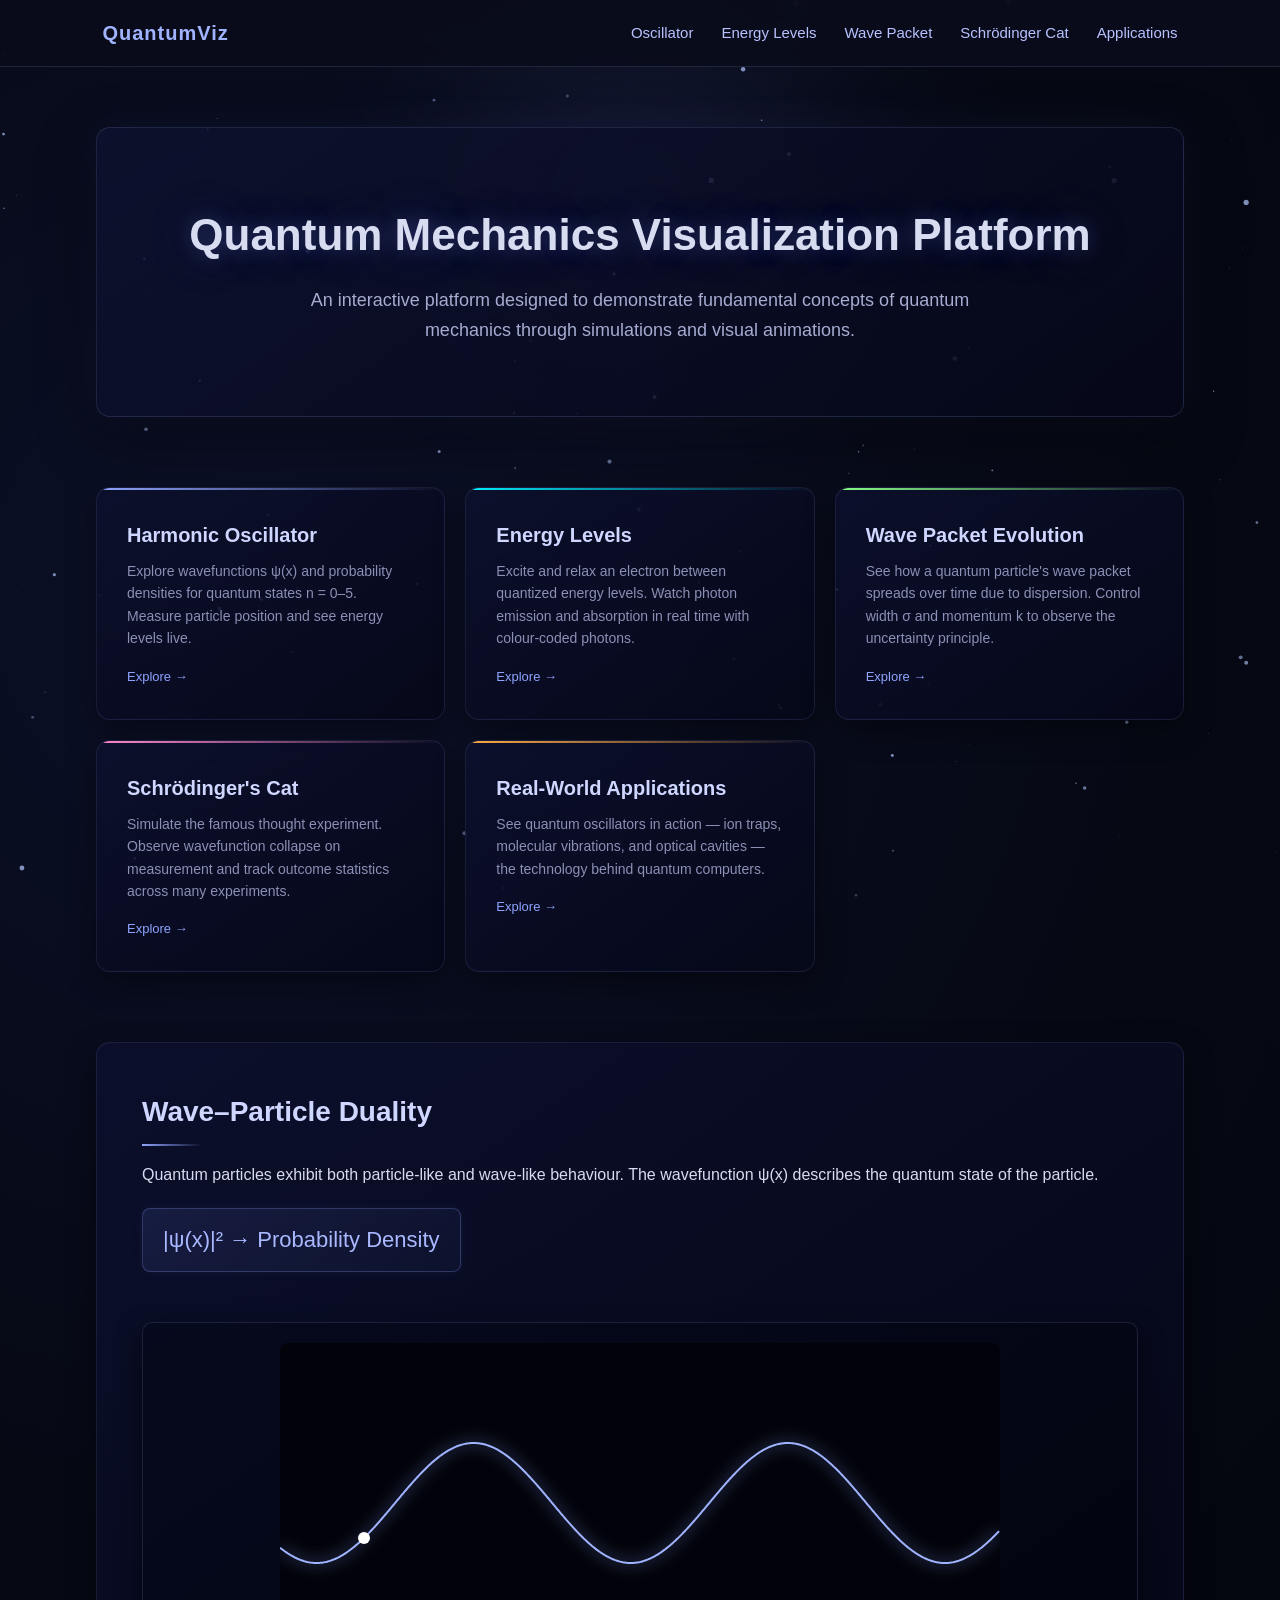
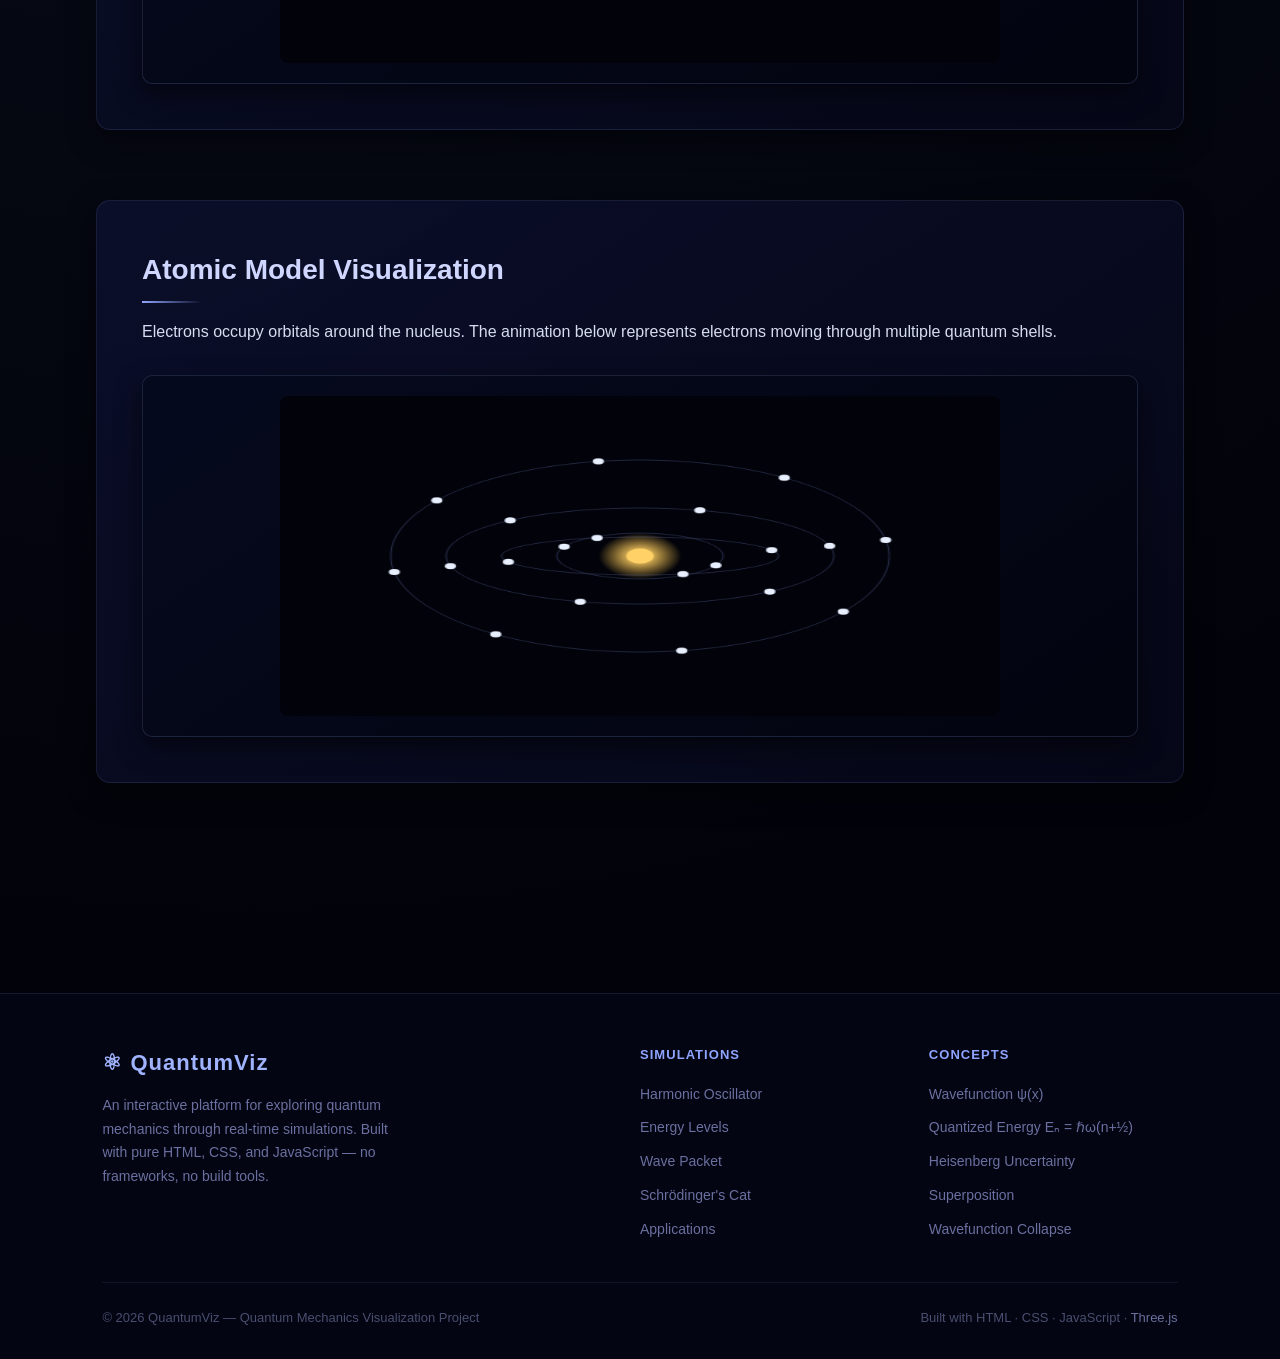
==== index.html @ 72bb445a "Add files via upload" ====
<!DOCTYPE html>
<html lang="en">
<head>
<meta charset="UTF-8">
<meta name="viewport" content="width=device-width, initial-scale=1.0">
<title>Quantum Mechanics Visualizer</title>
<link rel="stylesheet" href="css/index.css">
<link rel="icon" href="data:image/svg+xml,<svg xmlns='http://www.w3.org/2000/svg' viewBox='0 0 100 100'><text y='.9em' font-size='90'>⚛</text></svg>">
</head>
<body>

<canvas id="backgroundPhysics"></canvas>


<nav class="navbar">
  <a class="logo" href="index.html">QuantumViz</a>
  <button class="hamburger" id="hamburger" aria-label="Menu">
    <span></span><span></span><span></span>
  </button>
  <ul class="nav-links">
    <li><a href="oscillator.html">Oscillator</a></li>
    <li><a href="energy.html">Energy Levels</a></li>
    <li><a href="wavepacket.html">Wave Packet</a></li>
    <li><a href="schrodinger.html">Schrödinger Cat</a></li>
    <li><a href="applications.html">Applications</a></li>
  </ul>
</nav>


<main class="container">

  <section class="hero">
    <h1>Quantum Mechanics Visualization Platform</h1>
    <p>
      An interactive platform designed to demonstrate fundamental concepts
      of quantum mechanics through simulations and visual animations.
    </p>
  </section>

  <div class="nav-cards">
    <a class="nav-card" href="oscillator.html" style="--accent:#8fa4ff">
      <h3>Harmonic Oscillator</h3>
      <p>Explore wavefunctions ψ(x) and probability densities for quantum states n = 0–5. 
         Measure particle position and see energy levels live.</p>
      <span class="card-arrow">Explore →</span>
    </a>
    <a class="nav-card" href="energy.html" style="--accent:#00eeff">
      <h3>Energy Levels</h3>
      <p>Excite and relax an electron between quantized energy levels. 
         Watch photon emission and absorption in real time with colour-coded photons.</p>
      <span class="card-arrow">Explore →</span>
    </a>
    <a class="nav-card" href="wavepacket.html" style="--accent:#88ff88">
      <h3>Wave Packet Evolution</h3>
      <p>See how a quantum particle's wave packet spreads over time due to dispersion. 
         Control width σ and momentum k to observe the uncertainty principle.</p>
      <span class="card-arrow">Explore →</span>
    </a>
    <a class="nav-card" href="schrodinger.html" style="--accent:#ff88cc">
      <h3>Schrödinger's Cat</h3>
      <p>Simulate the famous thought experiment. 
        Observe wavefunction collapse on measurement and track outcome statistics across many experiments.</p>
      <span class="card-arrow">Explore →</span>
    </a>
    <a class="nav-card" href="applications.html" style="--accent:#ffaa44">
      <h3>Real-World Applications</h3>
      <p>See quantum oscillators in action — ion traps, molecular vibrations, 
         and optical cavities — the technology behind quantum computers.</p>
      <span class="card-arrow">Explore →</span>
    </a>
  </div>

  <section>
    <h2>Wave–Particle Duality</h2>
    <p>
      Quantum particles exhibit both particle-like and wave-like behaviour.
      The wavefunction ψ(x) describes the quantum state of the particle.
    </p>
    <div class="formula" title="Probability density">
      |ψ(x)|² → Probability Density
      <div class="tooltip">
        <strong>|ψ(x)|²</strong> — the probability density function.<br>
        Integrating over any region gives the probability of finding the particle there.<br><br>
        <strong>ψ(x)</strong> — the wavefunction (complex-valued)<br>
        <strong>|·|²</strong> — modulus squared (removes complex phase)
      </div>
    </div>
    <div class="visual-panel">
      <div class="canvas-container">
        <canvas id="waveCanvas"></canvas>
      </div>
    </div>
  </section>

  <section>
    <h2>Atomic Model Visualization</h2>
    <p>
      Electrons occupy orbitals around the nucleus. The animation below
      represents electrons moving through multiple quantum shells.
    </p>
    <div class="visual-panel">
      <div class="canvas-container">
        <canvas id="atomCanvas"></canvas>
      </div>
    </div>
  </section>

</main>

<footer class="site-footer">
  <div class="footer-grid">

    <div class="footer-brand">
      <span class="logo-text">⚛ QuantumViz</span>
      <p>
        An interactive platform for exploring quantum mechanics through
        real-time simulations. Built with pure HTML, CSS, and JavaScript —
        no frameworks, no build tools.
      </p>
    </div>

    <div class="footer-col">
      <h4>Simulations</h4>
      <ul>
        <li><a href="oscillator.html">Harmonic Oscillator</a></li>
        <li><a href="energy.html">Energy Levels</a></li>
        <li><a href="wavepacket.html">Wave Packet</a></li>
        <li><a href="schrodinger.html">Schrödinger's Cat</a></li>
        <li><a href="applications.html">Applications</a></li>
      </ul>
    </div>

    <div class="footer-col">
      <h4>Concepts</h4>
      <ul>
        <li>Wavefunction ψ(x)</li>
        <li>Quantized Energy Eₙ = ℏω(n+½)</li>
        <li>Heisenberg Uncertainty</li>
        <li>Superposition</li>
        <li>Wavefunction Collapse</li>
      </ul>
    </div>

  </div>

  <div class="footer-bottom">
    <span>© 2026 QuantumViz — Quantum Mechanics Visualization Project</span>
    <span>Built with HTML · CSS · JavaScript · <a href="https://threejs.org" target="_blank">Three.js</a></span>
  </div>
</footer>

<script src="js/homeAnimations.js"></script>
<script src="js/nav.js"></script>

</body>
</html>
---- css/index.css ----
*{
  margin:0;
  padding:0;
  box-sizing:border-box;
}

body{
  font-family:"Segoe UI",Roboto,sans-serif;
  background:radial-gradient(circle at 20% 20%,#0b1028 0%,#060914 35%,#02030a 75%),
             linear-gradient(to bottom,#04050f,#010107);
  color:#d8dcf0;
  line-height:1.7;
  overflow-x:hidden;
  min-height:100vh;
  animation:pageIn 0.4s ease;
}

@keyframes pageIn{
  from{
    opacity:0;
    transform:translateY(12px);
  }
  to{
    opacity:1;
    transform:translateY(0);
  }
}

#backgroundPhysics{
  position:fixed;
  top:0;
  left:0;
  width:100%;
  height:100%;
  z-index:-1;
  pointer-events:none;
  opacity:0.7;
}

.navbar{
  position:sticky;
  top:0;
  display:flex;
  justify-content:space-between;
  align-items:center;
  padding:16px 8%;
  background:rgba(10,12,28,0.92);
  border-bottom:1px solid rgba(120,140,200,0.2);
  backdrop-filter:blur(12px);
  z-index:1000;
}

.logo{
  font-size:20px;
  font-weight:600;
  letter-spacing:1px;
  text-decoration:none;
  color:#9fb3ff;
}

.nav-links{
  list-style:none;
  display:flex;
  gap:28px;
}

.nav-links a{
  text-decoration:none;
  color:#b8c2ff;
  font-size:15px;
  position:relative;
  transition:color 0.2s;
}

.nav-links a::after{
  content:"";
  position:absolute;
  left:0;
  bottom:-6px;
  width:0%;
  height:2px;
  background:#8fa4ff;
  transition:0.3s;
}

.nav-links a:hover{
  color:#ffffff;
}
.nav-links a:hover::after{
  width:100%;
}

.nav-links a.active{
  color:#ffffff;
}
.nav-links a.active::after{
  width:100%;
  background:#9fb3ff;
}

.hamburger{
  display:none;
  flex-direction:column;
  gap:5px;
  cursor:pointer;
  padding:4px;
}

.hamburger span{
  display:block;
  width:22px;
  height:2px;
  background:#9fb3ff;
  border-radius:2px;
  transition:0.3s;
}

.hamburger.open span:nth-child(1){
  transform:rotate(45deg) translate(5px,5px);
}
.hamburger.open span:nth-child(2){
  opacity:0;
}
.hamburger.open span:nth-child(3){
  transform:rotate(-45deg) translate(5px,-5px);
}

.container{
  width:85%;
  max-width:1100px;
  margin:auto;
  padding:60px 0;
}

.hero{
  text-align:center;
  margin-bottom:70px;
  padding:70px 40px;
  position:relative;
  background:linear-gradient(145deg,rgba(14,18,48,0.8),rgba(6,8,25,0.9));
  border-radius:14px;
  border:1px solid rgba(120,140,200,0.2);
  box-shadow:0 20px 60px rgba(0,0,0,0.45),0 0 40px rgba(120,140,255,0.08);
}

.hero::before{
  content:"";
  position:absolute;
  top:-120px;
  left:50%;
  transform:translateX(-50%);
  width:700px;
  height:400px;
  background:radial-gradient(circle,rgba(120,140,255,0.15),transparent 70%);
  filter:blur(80px);
  z-index:-1;
}

.hero h1{
  font-size:44px;
  text-shadow:0 0 20px rgba(120,140,255,0.3),0 0 60px rgba(120,140,255,0.2);
}

.hero p{
  font-size:18px;
  max-width:700px;
  margin:12px auto 0;
  color:#a6acd0;
}

.nav-cards{
  display:grid;
  grid-template-columns:repeat(auto-fill,minmax(280px,1fr));
  gap:20px;
  margin-bottom:70px;
}

.nav-card{
  display:block;
  text-decoration:none;
  padding:30px;
  background:linear-gradient(145deg,rgba(12,16,45,0.85),rgba(6,8,25,0.9));
  border-radius:14px;
  border:1px solid rgba(120,140,200,0.15);
  box-shadow:0 10px 30px rgba(0,0,0,0.4);
  transition:0.3s;
  animation:fadeUp 0.8s ease;
  position:relative;
  overflow:hidden;
}

.nav-card::before{
  content:"";
  position:absolute;
  top:0;
  left:0;
  right:0;
  height:2px;
  background:linear-gradient(90deg,var(--accent,#8fa4ff),transparent);
}

.nav-card:hover{
  transform:translateY(-8px);
  box-shadow:0 18px 50px rgba(0,0,0,0.6),0 0 25px rgba(120,140,255,0.15);
  border-color:rgba(120,140,200,0.3);
}

.nav-card h3{
  font-size:20px;
  color:#cfd6ff;
  margin-bottom:8px;
}

.nav-card p{
  font-size:14px;
  color:#8b90b5;
  line-height:1.6;
}

.nav-card .card-arrow{
  display:inline-block;
  margin-top:16px;
  font-size:13px;
  color:#8fa4ff;
  transition:transform 0.2s;
}

.nav-card:hover .card-arrow{
  transform:translateX(4px);
}

section{
  margin-bottom:70px;
  padding:45px;
  background:linear-gradient(145deg,rgba(12,16,45,0.85),rgba(6,8,25,0.9));
  border-radius:14px;
  border:1px solid rgba(120,140,200,0.15);
  box-shadow:0 10px 30px rgba(0,0,0,0.45);
  transition:0.35s;
  animation:fadeUp 0.8s ease;
}

section:hover{
  transform:translateY(-8px);
  box-shadow:0 18px 50px rgba(0,0,0,0.6),0 0 25px rgba(120,140,255,0.15);
}

h2{
  font-size:28px;
  margin-bottom:15px;
  display:inline-block;
  position:relative;
  color:#cfd6ff;
}

h2::after{
  content:"";
  display:block;
  width:60px;
  height:2px;
  margin-top:8px;
  background:linear-gradient(90deg,#8fa4ff,transparent);
}

.formula{
  display:inline-block;
  padding:12px 20px;
  margin:20px 0;
  font-size:22px;
  color:#a9b8ff;
  background:linear-gradient(145deg,rgba(120,140,255,0.12),rgba(120,140,255,0.04));
  border:1px solid rgba(140,160,255,0.25);
  border-radius:8px;
  box-shadow:0 0 10px rgba(120,140,255,0.08);
  position:relative;
  cursor:help;
}

.formula .tooltip{
  display:none;
  position:absolute;
  bottom:calc(100% + 10px);
  left:50%;
  transform:translateX(-50%);
  background:rgba(15,18,45,0.97);
  border:1px solid rgba(120,140,200,0.3);
  border-radius:8px;
  padding:12px 16px;
  min-width:260px;
  font-size:13px;
  color:#c8d0f0;
  line-height:1.7;
  z-index:100;
  pointer-events:none;
  box-shadow:0 8px 24px rgba(0,0,0,0.5);
}

.formula .tooltip::after{
  content:"";
  position:absolute;
  top:100%;
  left:50%;
  transform:translateX(-50%);
  border:6px solid transparent;
  border-top-color:rgba(120,140,200,0.3);
}

.formula:hover .tooltip{
  display:block;
}

.visual-panel{
  margin-top:30px;
  padding:20px;
  background:linear-gradient(145deg,rgba(6,10,30,0.95),rgba(2,4,15,0.95));
  border-radius:10px;
  border:1px solid rgba(120,140,200,0.2);
  box-shadow:0 10px 25px rgba(0,0,0,0.5);
}

.visual-panel canvas{
  width:100%;
  height:320px;
  display:block;
  margin:auto;
  background:#02030a;
  border-radius:8px;
}

.canvas-container{
  width:100%;
  max-width:720px;
  margin:auto;
}

.canvas-container canvas{
  width:100%;
  height:320px;
  display:block;
  background:#02030a;
  border-radius:8px;
}

.graph-header{
  display:flex;
  justify-content:space-between;
  align-items:center;
  flex-wrap:wrap;
  margin-bottom:20px;
  gap:12px;
}

.controls{
  display:flex;
  gap:12px;
  align-items:center;
  flex-wrap:wrap;
  margin-bottom:20px;
}

.controls label{
  font-size:14px;
  color:#9fb3ff;
}

.controls input[type="range"]{
  accent-color:#8fa4ff;
}

.controls button{
  background:#1c2345;
  border:none;
  padding:8px 16px;
  border-radius:6px;
  color:white;
  font-size:14px;
  cursor:pointer;
  transition:background 0.2s,transform 0.1s;
}

.controls button:hover{
  background:#2d3c7a;
  transform:translateY(-1px);
}

.controls button:active{
  transform:translateY(0);
}

.controls button:disabled{
  background:#111827;
  color:#444;
  cursor:not-allowed;
  transform:none;
}

.slider-val{
  display:inline-block;
  min-width:36px;
  text-align:center;
  font-size:13px;
  font-weight:600;
  color:#9fb3ff;
  background:rgba(120,140,255,0.12);
  border:1px solid rgba(120,140,255,0.2);
  border-radius:4px;
  padding:1px 6px;
}

.readout-bar{
  display:flex;
  gap:20px;
  flex-wrap:wrap;
  padding:14px 20px;
  margin-top:16px;
  background:rgba(8,10,28,0.7);
  border:1px solid rgba(120,140,200,0.15);
  border-radius:8px;
  font-size:14px;
}

.readout-item{
  display:flex;
  flex-direction:column;
  gap:2px;
}

.readout-label{
  font-size:11px;
  color:#6b70a0;
  text-transform:uppercase;
  letter-spacing:.05em;
}

.readout-value{
  font-size:16px;
  font-weight:600;
  color:#a9b8ff;
}

.spectrum-strip{
  display:flex;
  height:28px;
  border-radius:6px;
  overflow:hidden;
  margin-top:12px;
  border:1px solid rgba(120,140,200,0.2);
}

.spectrum-segment{
  flex:1;
  transition:opacity 0.3s;
  position:relative;
}

.spectrum-segment.active::after{
  content:"";
  position:absolute;
  top:0;
  left:0;
  right:0;
  bottom:0;
  background:rgba(255,255,255,0.35);
}

.outcome-counter{
  display:flex;
  gap:16px;
  flex-wrap:wrap;
  padding:14px 20px;
  margin-top:16px;
  background:rgba(8,10,28,0.7);
  border:1px solid rgba(120,140,200,0.15);
  border-radius:8px;
}

.outcome-item{
  display:flex;
  align-items:center;
  gap:8px;
  font-size:14px;
}

.outcome-dot{
  width:10px;
  height:10px;
  border-radius:50%;
}

#threeContainer{
  width:100%;
  height:420px;
  border-radius:10px;
  position:relative;
  background:linear-gradient(145deg,rgba(6,10,30,0.95),rgba(2,4,15,0.95));
  overflow:hidden;
}

#catCanvas{
  display:block;
  margin:auto;
  background:#02030a;
  border-radius:8px;
}

.explanation-panel p{
  line-height:1.9;
  color:#c0c8e8;
}

.energy-ground{
  color:#00eeff;
}

.energy-absorb{
  color:#88ff88;
}

.energy-emit{
  color:#ffaa44;
}

.site-footer {
  margin-top: 80px;
  padding: 50px 8% 30px;
  border-top: 1px solid rgba(120,140,200,0.15);
  background: rgba(6,8,25,0.6);
}

.footer-grid {
  display: grid;
  grid-template-columns: 2fr 1fr 1fr;
  gap: 40px;
  max-width: 1100px;
  margin: 0 auto 40px;
}

.footer-brand .logo-text {
  font-size: 22px;
  font-weight: 600;
  color: #9fb3ff;
  letter-spacing: 1px;
  display: block;
  margin-bottom: 12px;
}

.footer-brand p {
  font-size: 14px;
  color: #6b70a0;
  line-height: 1.7;
  max-width: 300px;
}

.footer-col h4 {
  font-size: 13px;
  font-weight: 600;
  color: #8fa4ff;
  letter-spacing: 0.08em;
  text-transform: uppercase;
  margin-bottom: 16px;
}

.footer-col ul {
  list-style: none;
  display: flex;
  flex-direction: column;
  gap: 10px;
}

.footer-col ul a {
  font-size: 14px;
  color: #6b70a0;
  text-decoration: none;
  transition: color 0.2s;
}

.footer-col ul a:hover {
  color: #b8c2ff;
}

.footer-col ul li {
  font-size: 14px;
  color: #6b70a0;
}

.footer-bottom {
  max-width: 1100px;
  margin: 0 auto;
  padding-top: 24px;
  border-top: 1px solid rgba(120,140,200,0.1);
  display: flex;
  justify-content: space-between;
  align-items: center;
  flex-wrap: wrap;
  gap: 10px;
  font-size: 13px;
  color: #4a4f70;
}

.footer-bottom span a {
  color: #6b70a0;
  text-decoration: none;
}

.footer-bottom span a:hover {
  color: #9fb3ff;
}

@media(max-width:700px) {
  .footer-grid {
    grid-template-columns: 1fr;
    gap: 28px;
  }
  .footer-bottom {
    flex-direction: column;
    text-align: center;
  }
}

@keyframes fadeUp{
  from{
    opacity:0;
    transform:translateY(40px);
  }
  to{
    opacity:1;
    transform:translateY(0);
  }
}

@media(max-width:900px){
  .hero h1{
    font-size:34px;
  }
  section{
    padding:30px;
  }
}

@media(max-width:700px){
  .hamburger{
    display:flex;
  }

  .nav-links{
    display:none;
    flex-direction:column;
    gap:0;
    position:absolute;
    top:100%;
    left:0;
    right:0;
    background:rgba(10,12,28,0.97);
    border-bottom:1px solid rgba(120,140,200,0.2);
    padding:12px 0;
  }

  .nav-links.open{
    display:flex;
  }

  .nav-links li a{
    display:block;
    padding:12px 8%;
    border-bottom:1px solid rgba(120,140,200,0.08);
  }

  .hero h1{
    font-size:28px;
  }
  .hero{
    padding:40px 20px;
  }
  .container{
    width:92%;
  }
}
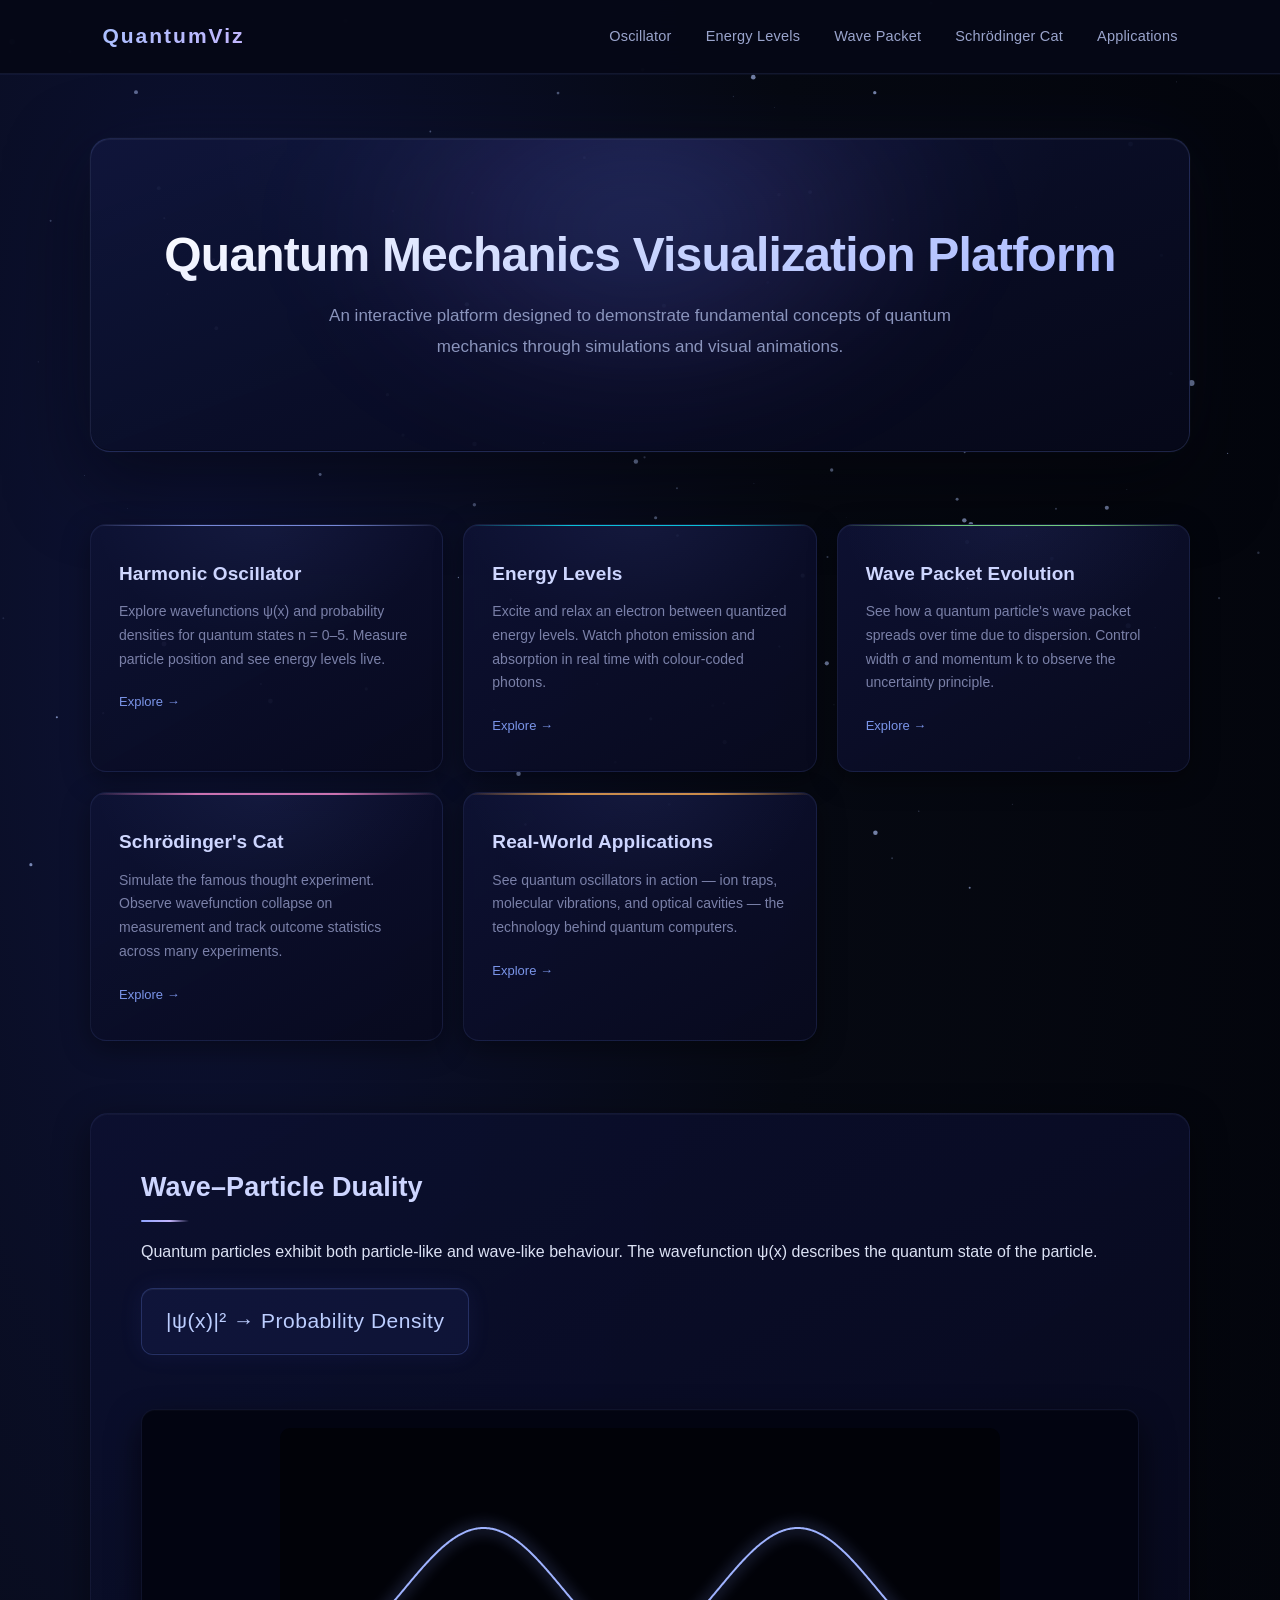
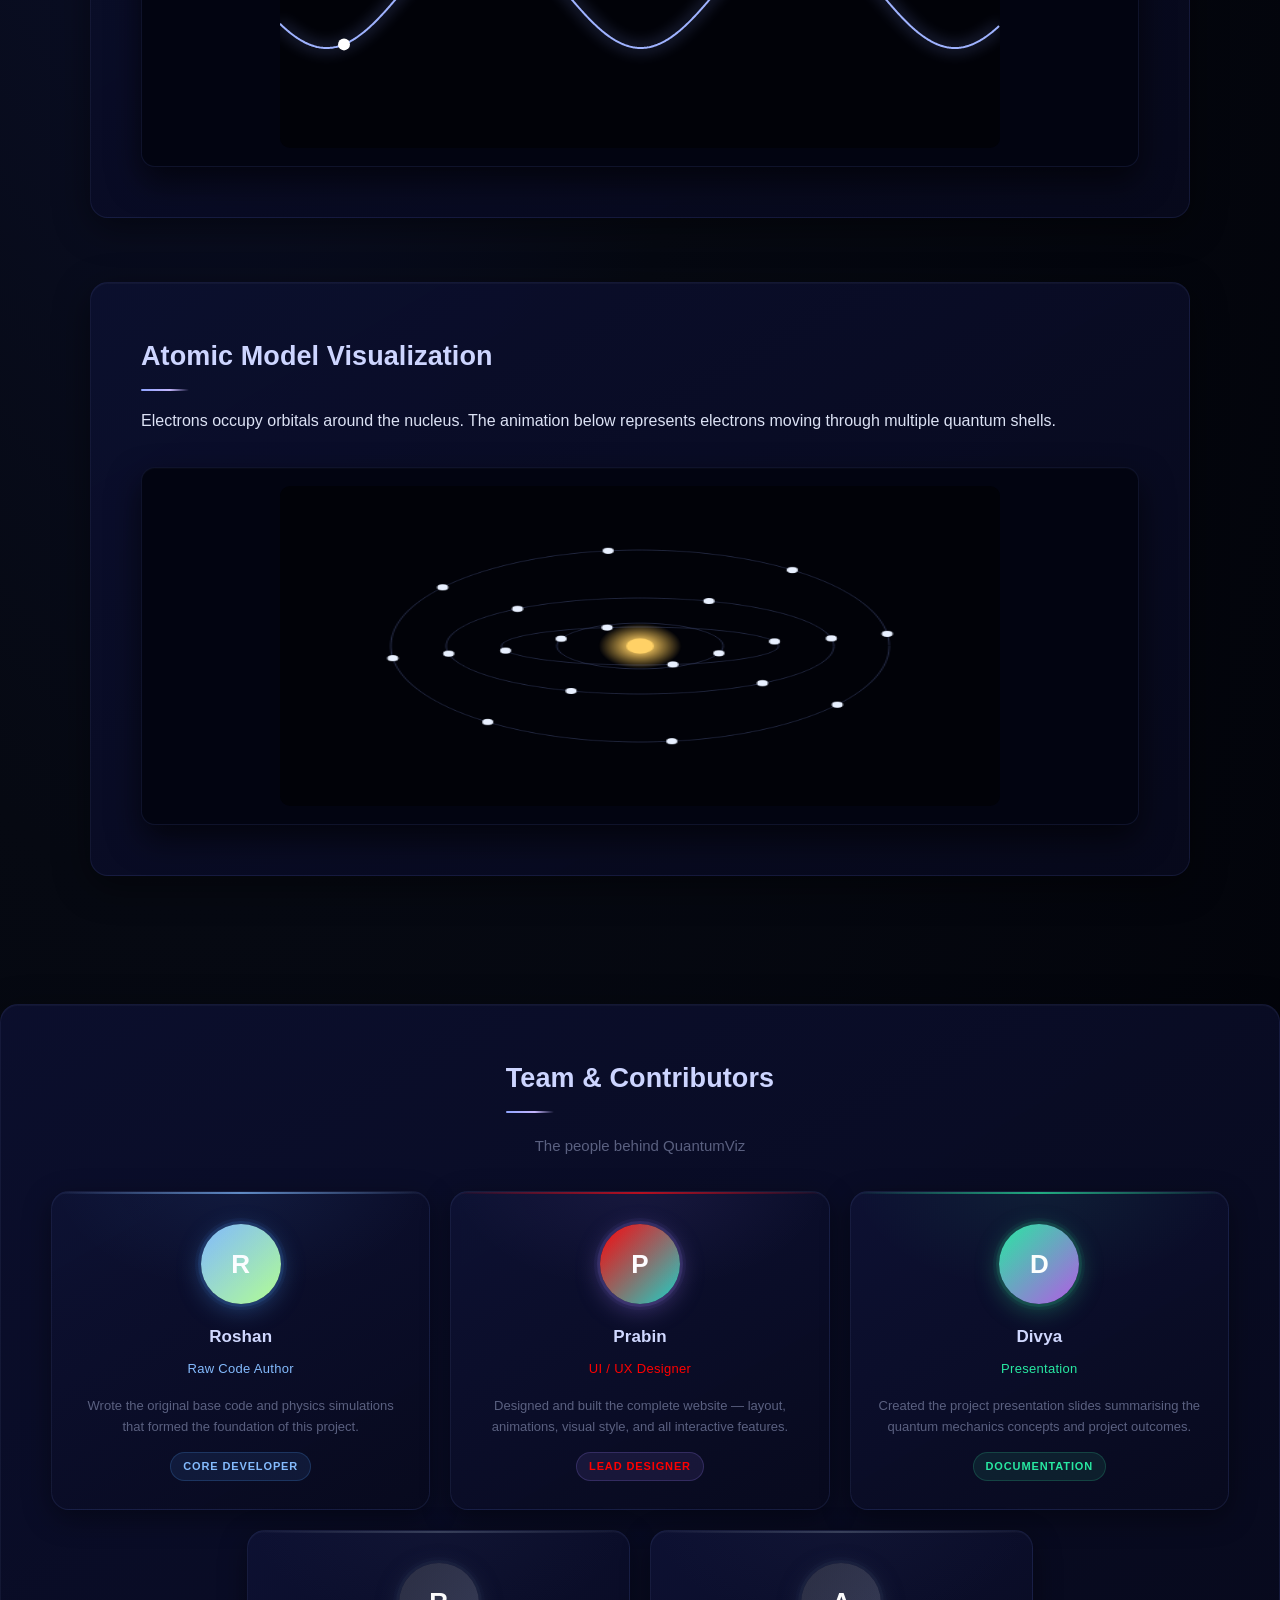
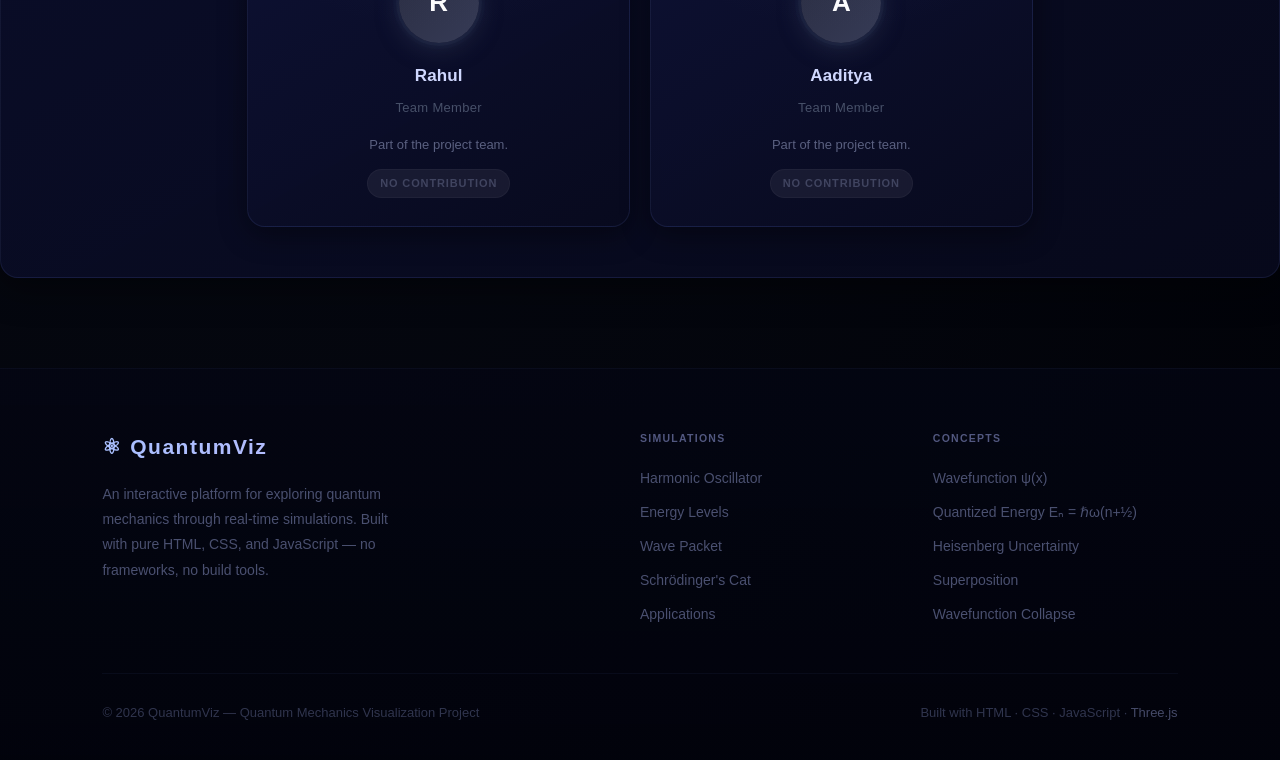
==== commit ddbe4d90: "Add team section with member details" ====
--- a/index.html
+++ b/index.html
@@ -107,6 +107,101 @@
 
 </main>
 
+<section class="team-section">
+  <h2>Team &amp; Contributors</h2>
+  <p style="font-size:15px;color:#5a6080;margin-bottom:32px;margin-top:4px; text-align: center;">
+    The people behind QuantumViz
+  </p>
+
+  <div class="team-grid-top">
+
+    <div class="member-card"
+      style="--member-color:#84bbfe;--member-color2:#b1fd93;--member-glow:80,160,250">
+      <div class="member-avatar">
+        <img src="photos/roshan.jpg" alt="Roshan"
+          onerror="this.style.display='none'">
+        R
+      </div>
+      <div class="member-name">Roshan</div>
+      <div class="member-role">Raw Code Author</div>
+      <div class="member-desc">
+        Wrote the original base code and physics simulations
+        that formed the foundation of this project.
+      </div>
+      <span class="member-badge">Core Developer</span>
+    </div>
+
+    <div class="member-card"
+      style="--member-color:#ff0000;--member-color2:#1eebdde4;--member-glow:160,130,250">
+      <div class="member-avatar">
+        <img src="photos/prabin.jpg" alt="Prabin"
+          onerror="this.style.display='none'">
+        P
+      </div>
+      <div class="member-name">Prabin</div>
+      <div class="member-role">UI / UX Designer</div>
+      <div class="member-desc">
+        Designed and built the complete website — layout, animations,
+        visual style, and all interactive features.
+      </div>
+      <span class="member-badge">Lead Designer</span>
+    </div>
+
+    <div class="member-card"
+      style="--member-color:#28e8a2;--member-color2:#b45ae5;--member-glow:52,211,150">
+      <div class="member-avatar">
+        <img src="photos/divya.jpg" alt="Divya"
+          onerror="this.style.display='none'">
+        D
+      </div>
+      <div class="member-name">Divya</div>
+      <div class="member-role">Presentation</div>
+      <div class="member-desc">
+        Created the project presentation slides summarising
+        the quantum mechanics concepts and project outcomes.
+      </div>
+      <span class="member-badge">Documentation</span>
+    </div>
+
+  </div>
+
+  <div class="team-grid-bottom">
+
+    <div class="member-card"
+      style="--member-color:#475069;--member-color2:#5a6080;--member-glow:70,80,110">
+      <div class="member-avatar"
+        style="background:linear-gradient(135deg,#2a2d42,#363b56)">
+        <img src="photos/rahul.jpg" alt="Rahul"
+          onerror="this.style.display='none'">
+        R
+      </div>
+      <div class="member-name">Rahul</div>
+      <div class="member-role">Team Member</div>
+      <div class="member-desc">
+        Part of the project team.
+      </div>
+      <span class="member-badge zero">No Contribution</span>
+    </div>
+
+    <div class="member-card"
+      style="--member-color:#475069;--member-color2:#5a6080;--member-glow:70,80,110">
+      <div class="member-avatar"
+        style="background:linear-gradient(135deg,#2a2d42,#363b56)">
+        <img src="photos/aaditya.jpg" alt="Aaditya"
+          onerror="this.style.display='none'">
+        A
+      </div>
+      <div class="member-name">Aaditya</div>
+      <div class="member-role">Team Member</div>
+      <div class="member-desc">
+        Part of the project team.
+      </div>
+      <span class="member-badge zero">No Contribution</span>
+    </div>
+
+  </div>
+</section>
+
 <footer class="site-footer">
   <div class="footer-grid">
 
--- a/css/index.css
+++ b/css/index.css
@@ -1,677 +1,1163 @@
-*{
-  margin:0;
-  padding:0;
-  box-sizing:border-box;
-}
-
-body{
-  font-family:"Segoe UI",Roboto,sans-serif;
-  background:radial-gradient(circle at 20% 20%,#0b1028 0%,#060914 35%,#02030a 75%),
-             linear-gradient(to bottom,#04050f,#010107);
-  color:#d8dcf0;
-  line-height:1.7;
-  overflow-x:hidden;
-  min-height:100vh;
-  animation:pageIn 0.4s ease;
-}
-
-@keyframes pageIn{
-  from{
-    opacity:0;
-    transform:translateY(12px);
-  }
-  to{
-    opacity:1;
-    transform:translateY(0);
-  }
-}
-
-#backgroundPhysics{
-  position:fixed;
-  top:0;
-  left:0;
-  width:100%;
-  height:100%;
-  z-index:-1;
-  pointer-events:none;
-  opacity:0.7;
-}
-
-.navbar{
-  position:sticky;
-  top:0;
-  display:flex;
-  justify-content:space-between;
-  align-items:center;
-  padding:16px 8%;
-  background:rgba(10,12,28,0.92);
-  border-bottom:1px solid rgba(120,140,200,0.2);
-  backdrop-filter:blur(12px);
-  z-index:1000;
-}
-
-.logo{
-  font-size:20px;
-  font-weight:600;
-  letter-spacing:1px;
-  text-decoration:none;
-  color:#9fb3ff;
-}
-
-.nav-links{
-  list-style:none;
-  display:flex;
-  gap:28px;
-}
-
-.nav-links a{
-  text-decoration:none;
-  color:#b8c2ff;
-  font-size:15px;
-  position:relative;
-  transition:color 0.2s;
-}
-
-.nav-links a::after{
-  content:"";
-  position:absolute;
-  left:0;
-  bottom:-6px;
-  width:0%;
-  height:2px;
-  background:#8fa4ff;
-  transition:0.3s;
-}
-
-.nav-links a:hover{
-  color:#ffffff;
-}
-.nav-links a:hover::after{
-  width:100%;
-}
-
-.nav-links a.active{
-  color:#ffffff;
-}
-.nav-links a.active::after{
-  width:100%;
-  background:#9fb3ff;
-}
-
-.hamburger{
-  display:none;
-  flex-direction:column;
-  gap:5px;
-  cursor:pointer;
-  padding:4px;
-}
-
-.hamburger span{
-  display:block;
-  width:22px;
-  height:2px;
-  background:#9fb3ff;
-  border-radius:2px;
-  transition:0.3s;
-}
-
-.hamburger.open span:nth-child(1){
-  transform:rotate(45deg) translate(5px,5px);
-}
-.hamburger.open span:nth-child(2){
-  opacity:0;
-}
-.hamburger.open span:nth-child(3){
-  transform:rotate(-45deg) translate(5px,-5px);
-}
-
-.container{
-  width:85%;
-  max-width:1100px;
-  margin:auto;
-  padding:60px 0;
-}
-
-.hero{
-  text-align:center;
-  margin-bottom:70px;
-  padding:70px 40px;
-  position:relative;
-  background:linear-gradient(145deg,rgba(14,18,48,0.8),rgba(6,8,25,0.9));
-  border-radius:14px;
-  border:1px solid rgba(120,140,200,0.2);
-  box-shadow:0 20px 60px rgba(0,0,0,0.45),0 0 40px rgba(120,140,255,0.08);
-}
-
-.hero::before{
-  content:"";
-  position:absolute;
-  top:-120px;
-  left:50%;
-  transform:translateX(-50%);
-  width:700px;
-  height:400px;
-  background:radial-gradient(circle,rgba(120,140,255,0.15),transparent 70%);
-  filter:blur(80px);
-  z-index:-1;
-}
-
-.hero h1{
-  font-size:44px;
-  text-shadow:0 0 20px rgba(120,140,255,0.3),0 0 60px rgba(120,140,255,0.2);
-}
-
-.hero p{
-  font-size:18px;
-  max-width:700px;
-  margin:12px auto 0;
-  color:#a6acd0;
-}
-
-.nav-cards{
-  display:grid;
-  grid-template-columns:repeat(auto-fill,minmax(280px,1fr));
-  gap:20px;
-  margin-bottom:70px;
-}
-
-.nav-card{
-  display:block;
-  text-decoration:none;
-  padding:30px;
-  background:linear-gradient(145deg,rgba(12,16,45,0.85),rgba(6,8,25,0.9));
-  border-radius:14px;
-  border:1px solid rgba(120,140,200,0.15);
-  box-shadow:0 10px 30px rgba(0,0,0,0.4);
-  transition:0.3s;
-  animation:fadeUp 0.8s ease;
-  position:relative;
-  overflow:hidden;
-}
-
-.nav-card::before{
-  content:"";
-  position:absolute;
-  top:0;
-  left:0;
-  right:0;
-  height:2px;
-  background:linear-gradient(90deg,var(--accent,#8fa4ff),transparent);
-}
-
-.nav-card:hover{
-  transform:translateY(-8px);
-  box-shadow:0 18px 50px rgba(0,0,0,0.6),0 0 25px rgba(120,140,255,0.15);
-  border-color:rgba(120,140,200,0.3);
-}
-
-.nav-card h3{
-  font-size:20px;
-  color:#cfd6ff;
-  margin-bottom:8px;
-}
-
-.nav-card p{
-  font-size:14px;
-  color:#8b90b5;
-  line-height:1.6;
-}
-
-.nav-card .card-arrow{
-  display:inline-block;
-  margin-top:16px;
-  font-size:13px;
-  color:#8fa4ff;
-  transition:transform 0.2s;
-}
-
-.nav-card:hover .card-arrow{
-  transform:translateX(4px);
-}
-
-section{
-  margin-bottom:70px;
-  padding:45px;
-  background:linear-gradient(145deg,rgba(12,16,45,0.85),rgba(6,8,25,0.9));
-  border-radius:14px;
-  border:1px solid rgba(120,140,200,0.15);
-  box-shadow:0 10px 30px rgba(0,0,0,0.45);
-  transition:0.35s;
-  animation:fadeUp 0.8s ease;
-}
-
-section:hover{
-  transform:translateY(-8px);
-  box-shadow:0 18px 50px rgba(0,0,0,0.6),0 0 25px rgba(120,140,255,0.15);
-}
-
-h2{
-  font-size:28px;
-  margin-bottom:15px;
-  display:inline-block;
-  position:relative;
-  color:#cfd6ff;
-}
-
-h2::after{
-  content:"";
-  display:block;
-  width:60px;
-  height:2px;
-  margin-top:8px;
-  background:linear-gradient(90deg,#8fa4ff,transparent);
-}
-
-.formula{
-  display:inline-block;
-  padding:12px 20px;
-  margin:20px 0;
-  font-size:22px;
-  color:#a9b8ff;
-  background:linear-gradient(145deg,rgba(120,140,255,0.12),rgba(120,140,255,0.04));
-  border:1px solid rgba(140,160,255,0.25);
-  border-radius:8px;
-  box-shadow:0 0 10px rgba(120,140,255,0.08);
-  position:relative;
-  cursor:help;
-}
-
-.formula .tooltip{
-  display:none;
-  position:absolute;
-  bottom:calc(100% + 10px);
-  left:50%;
-  transform:translateX(-50%);
-  background:rgba(15,18,45,0.97);
-  border:1px solid rgba(120,140,200,0.3);
-  border-radius:8px;
-  padding:12px 16px;
-  min-width:260px;
-  font-size:13px;
-  color:#c8d0f0;
-  line-height:1.7;
-  z-index:100;
-  pointer-events:none;
-  box-shadow:0 8px 24px rgba(0,0,0,0.5);
-}
-
-.formula .tooltip::after{
-  content:"";
-  position:absolute;
-  top:100%;
-  left:50%;
-  transform:translateX(-50%);
-  border:6px solid transparent;
-  border-top-color:rgba(120,140,200,0.3);
-}
-
-.formula:hover .tooltip{
-  display:block;
-}
-
-.visual-panel{
-  margin-top:30px;
-  padding:20px;
-  background:linear-gradient(145deg,rgba(6,10,30,0.95),rgba(2,4,15,0.95));
-  border-radius:10px;
-  border:1px solid rgba(120,140,200,0.2);
-  box-shadow:0 10px 25px rgba(0,0,0,0.5);
-}
-
-.visual-panel canvas{
-  width:100%;
-  height:320px;
-  display:block;
-  margin:auto;
-  background:#02030a;
-  border-radius:8px;
-}
-
-.canvas-container{
-  width:100%;
-  max-width:720px;
-  margin:auto;
-}
-
-.canvas-container canvas{
-  width:100%;
-  height:320px;
-  display:block;
-  background:#02030a;
-  border-radius:8px;
-}
-
-.graph-header{
-  display:flex;
-  justify-content:space-between;
-  align-items:center;
-  flex-wrap:wrap;
-  margin-bottom:20px;
-  gap:12px;
-}
-
-.controls{
-  display:flex;
-  gap:12px;
-  align-items:center;
-  flex-wrap:wrap;
-  margin-bottom:20px;
-}
-
-.controls label{
-  font-size:14px;
-  color:#9fb3ff;
-}
-
-.controls input[type="range"]{
-  accent-color:#8fa4ff;
-}
-
-.controls button{
-  background:#1c2345;
-  border:none;
-  padding:8px 16px;
-  border-radius:6px;
-  color:white;
-  font-size:14px;
-  cursor:pointer;
-  transition:background 0.2s,transform 0.1s;
-}
-
-.controls button:hover{
-  background:#2d3c7a;
-  transform:translateY(-1px);
-}
-
-.controls button:active{
-  transform:translateY(0);
-}
-
-.controls button:disabled{
-  background:#111827;
-  color:#444;
-  cursor:not-allowed;
-  transform:none;
-}
-
-.slider-val{
-  display:inline-block;
-  min-width:36px;
-  text-align:center;
-  font-size:13px;
-  font-weight:600;
-  color:#9fb3ff;
-  background:rgba(120,140,255,0.12);
-  border:1px solid rgba(120,140,255,0.2);
-  border-radius:4px;
-  padding:1px 6px;
-}
-
-.readout-bar{
-  display:flex;
-  gap:20px;
-  flex-wrap:wrap;
-  padding:14px 20px;
-  margin-top:16px;
-  background:rgba(8,10,28,0.7);
-  border:1px solid rgba(120,140,200,0.15);
-  border-radius:8px;
-  font-size:14px;
-}
-
-.readout-item{
-  display:flex;
-  flex-direction:column;
-  gap:2px;
-}
-
-.readout-label{
-  font-size:11px;
-  color:#6b70a0;
-  text-transform:uppercase;
-  letter-spacing:.05em;
-}
-
-.readout-value{
-  font-size:16px;
-  font-weight:600;
-  color:#a9b8ff;
-}
-
-.spectrum-strip{
-  display:flex;
-  height:28px;
-  border-radius:6px;
-  overflow:hidden;
-  margin-top:12px;
-  border:1px solid rgba(120,140,200,0.2);
-}
-
-.spectrum-segment{
-  flex:1;
-  transition:opacity 0.3s;
-  position:relative;
-}
-
-.spectrum-segment.active::after{
-  content:"";
-  position:absolute;
-  top:0;
-  left:0;
-  right:0;
-  bottom:0;
-  background:rgba(255,255,255,0.35);
-}
-
-.outcome-counter{
-  display:flex;
-  gap:16px;
-  flex-wrap:wrap;
-  padding:14px 20px;
-  margin-top:16px;
-  background:rgba(8,10,28,0.7);
-  border:1px solid rgba(120,140,200,0.15);
-  border-radius:8px;
-}
-
-.outcome-item{
-  display:flex;
-  align-items:center;
-  gap:8px;
-  font-size:14px;
-}
-
-.outcome-dot{
-  width:10px;
-  height:10px;
-  border-radius:50%;
-}
-
-#threeContainer{
-  width:100%;
-  height:420px;
-  border-radius:10px;
-  position:relative;
-  background:linear-gradient(145deg,rgba(6,10,30,0.95),rgba(2,4,15,0.95));
-  overflow:hidden;
-}
-
-#catCanvas{
-  display:block;
-  margin:auto;
-  background:#02030a;
-  border-radius:8px;
-}
-
-.explanation-panel p{
-  line-height:1.9;
-  color:#c0c8e8;
-}
-
-.energy-ground{
-  color:#00eeff;
-}
-
-.energy-absorb{
-  color:#88ff88;
-}
-
-.energy-emit{
-  color:#ffaa44;
+* {
+  margin: 0;
+  padding: 0;
+  box-sizing: border-box;
+}
+
+html {
+  overflow-x: clip;
+  scroll-behavior: smooth;
+}
+
+body {
+  font-family: "Segoe UI", Roboto, sans-serif;
+  background: radial-gradient(ellipse at 15% 15%, #0d1235 0%, #060912 40%, #010208 100%);
+  color: #dce2f5;
+  line-height: 1.75;
+  overflow-x: clip;
+  min-height: 100vh;
+  max-width: 100vw;
+  animation: pageIn 0.55s cubic-bezier(0.22, 1, 0.36, 1);
+}
+
+@keyframes pageIn {
+  from {
+    opacity: 0;
+    transform: translateY(20px);
+  }
+  to {
+    opacity: 1;
+    transform: translateY(0);
+  }
+}
+
+#backgroundPhysics {
+  position: fixed;
+  top: 0;
+  left: 0;
+  width: 100%;
+  height: 100%;
+  z-index: -1;
+  pointer-events: none;
+  opacity: 0.65;
+}
+
+.navbar {
+  position: sticky;
+  top: 0;
+  display: flex;
+  justify-content: space-between;
+  align-items: center;
+  padding: 18px 8%;
+  background: rgba(6, 8, 22, 0.96);
+  border-bottom: 1px solid rgba(100, 120, 200, 0.14);
+  backdrop-filter: blur(20px);
+  -webkit-backdrop-filter: blur(20px);
+  z-index: 1000;
+  box-shadow: 0 1px 0 rgba(120, 140, 255, 0.06);
+}
+
+.logo {
+  font-size: 21px;
+  font-weight: 700;
+  letter-spacing: 2px;
+  text-decoration: none;
+  color: #a8c0ff;
+  background: linear-gradient(135deg, #a8c0ff, #c4b5fd);
+  -webkit-background-clip: text;
+  -webkit-text-fill-color: transparent;
+  background-clip: text;
+  transition: opacity 0.2s;
+}
+
+.logo:hover {
+  opacity: 0.8;
+}
+
+.nav-links {
+  list-style: none;
+  display: flex;
+  gap: 34px;
+}
+
+.nav-links a {
+  text-decoration: none;
+  color: #9aa4cc;
+  font-size: 14.5px;
+  font-weight: 400;
+  position: relative;
+  transition: color 0.25s ease;
+  letter-spacing: 0.2px;
+}
+
+.nav-links a::after {
+  content: "";
+  position: absolute;
+  left: 0;
+  bottom: -7px;
+  width: 0%;
+  height: 1.5px;
+  background: linear-gradient(90deg, #8fa4ff, #c4b5fd, transparent);
+  border-radius: 2px;
+  transition: width 0.3s cubic-bezier(0.22, 1, 0.36, 1);
+}
+
+.nav-links a:hover {
+  color: #e8eeff;
+}
+
+.nav-links a:hover::after {
+  width: 100%;
+}
+
+.nav-links a.active {
+  color: #ffffff;
+  font-weight: 500;
+}
+
+.nav-links a.active::after {
+  width: 100%;
+  background: linear-gradient(90deg, #9fb3ff, #c4b5fd);
+}
+
+.hamburger {
+  display: none;
+  flex-direction: column;
+  gap: 5px;
+  cursor: pointer;
+  padding: 5px;
+  background: none;
+  border: none;
+}
+
+.hamburger span {
+  display: block;
+  width: 22px;
+  height: 2px;
+  background: #9fb3ff;
+  border-radius: 2px;
+  transition: all 0.3s cubic-bezier(0.22, 1, 0.36, 1);
+}
+
+.hamburger.open span:nth-child(1) {
+  transform: rotate(45deg) translate(5px, 5px);
+}
+
+.hamburger.open span:nth-child(2) {
+  opacity: 0;
+  transform: scaleX(0);
+}
+
+.hamburger.open span:nth-child(3) {
+  transform: rotate(-45deg) translate(5px, -5px);
+}
+
+.container {
+  width: 88%;
+  max-width: 1100px;
+  margin: auto;
+  padding: 64px 0;
+}
+
+.hero {
+  text-align: center;
+  margin-bottom: 72px;
+  padding: 88px 56px;
+  position: relative;
+  overflow: hidden;
+  background: linear-gradient(160deg,
+    rgba(16, 22, 60, 0.9) 0%,
+    rgba(10, 14, 40, 0.95) 50%,
+    rgba(6, 8, 25, 0.98) 100%);
+  border-radius: 20px;
+  border: 1px solid rgba(110, 130, 210, 0.2);
+  box-shadow: 0 28px 80px rgba(0, 0, 0, 0.55),
+              0 0 80px rgba(100, 120, 255, 0.06),
+              0 0 0 1px rgba(255, 255, 255, 0.02),
+              inset 0 1px 0 rgba(255, 255, 255, 0.05),
+              inset 0 -1px 0 rgba(0, 0, 0, 0.3);
+}
+
+.hero::before {
+  content: "";
+  position: absolute;
+  top: -100px;
+  left: 50%;
+  transform: translateX(-50%);
+  width: 100%;
+  max-width: 650px;
+  height: 380px;
+  background: radial-gradient(ellipse,
+    rgba(100, 130, 255, 0.2) 0%,
+    rgba(140, 100, 255, 0.08) 40%,
+    transparent 70%);
+  filter: blur(60px);
+  z-index: 0;
+  pointer-events: none;
+}
+
+.hero::after {
+  content: "";
+  position: absolute;
+  inset: 0;
+  background: radial-gradient(ellipse at 50% 0%,
+    rgba(120, 140, 255, 0.07) 0%,
+    transparent 55%);
+  pointer-events: none;
+  z-index: 0;
+}
+
+.hero h1 {
+  font-size: 48px;
+  font-weight: 700;
+  letter-spacing: -0.8px;
+  line-height: 1.15;
+  position: relative;
+  z-index: 1;
+  background: linear-gradient(160deg, #ffffff 0%, #c8d4ff 50%, #a8b8ff 100%);
+  -webkit-background-clip: text;
+  -webkit-text-fill-color: transparent;
+  background-clip: text;
+  text-shadow: none;
+}
+
+.hero p {
+  font-size: 17px;
+  max-width: 640px;
+  margin: 18px auto 0;
+  color: #8a94bc;
+  line-height: 1.85;
+  position: relative;
+  z-index: 1;
+}
+
+.nav-cards {
+  display: grid;
+  grid-template-columns: repeat(3, 1fr);
+  gap: 20px;
+  margin-bottom: 72px;
+}
+
+.nav-card {
+  display: block;
+  text-decoration: none;
+  padding: 32px 28px;
+  background: linear-gradient(150deg,
+    rgba(14, 18, 52, 0.92) 0%,
+    rgba(8, 10, 30, 0.96) 100%);
+  border-radius: 16px;
+  border: 1px solid rgba(100, 120, 200, 0.14);
+  box-shadow: 0 8px 28px rgba(0, 0, 0, 0.4),
+              inset 0 1px 0 rgba(255, 255, 255, 0.03);
+  transition: transform 0.35s cubic-bezier(0.22, 1, 0.36, 1),
+              box-shadow 0.35s ease,
+              border-color 0.35s ease;
+  animation: fadeUp 0.7s cubic-bezier(0.22, 1, 0.36, 1) both;
+  position: relative;
+  overflow: hidden;
+}
+
+.nav-card::before {
+  content: "";
+  position: absolute;
+  top: 0;
+  left: 0;
+  right: 0;
+  height: 1.5px;
+  background: linear-gradient(90deg,
+    transparent 0%,
+    var(--accent, #8fa4ff) 30%,
+    var(--accent, #8fa4ff) 70%,
+    transparent 100%);
+  opacity: 0.8;
+}
+
+.nav-card::after {
+  content: "";
+  position: absolute;
+  top: 0;
+  left: 0;
+  right: 0;
+  height: 120px;
+  background: radial-gradient(ellipse at 50% -10%,
+    rgba(120, 140, 255, 0.08),
+    transparent 70%);
+  pointer-events: none;
+}
+
+.nav-card:hover {
+  transform: translateY(-10px) scale(1.01);
+  box-shadow: 0 24px 60px rgba(0, 0, 0, 0.65),
+              0 0 40px rgba(100, 120, 255, 0.15),
+              inset 0 1px 0 rgba(255, 255, 255, 0.05);
+  border-color: rgba(120, 140, 210, 0.3);
+}
+
+.nav-card h3 {
+  font-size: 19px;
+  font-weight: 600;
+  color: #d0d8ff;
+  margin-bottom: 10px;
+  letter-spacing: 0.1px;
+}
+
+.nav-card p {
+  font-size: 14px;
+  color: #7a80a8;
+  line-height: 1.7;
+}
+
+.nav-card .card-arrow {
+  display: inline-flex;
+  align-items: center;
+  gap: 4px;
+  margin-top: 20px;
+  font-size: 13px;
+  color: #7a94e8;
+  transition: gap 0.25s ease, color 0.25s ease;
+}
+
+.nav-card:hover .card-arrow {
+  gap: 8px;
+  color: #a8c0ff;
+}
+
+section {
+  margin-bottom: 64px;
+  padding: 50px;
+  background: linear-gradient(150deg,
+    rgba(12, 16, 48, 0.9) 0%,
+    rgba(7, 9, 28, 0.96) 100%);
+  border-radius: 18px;
+  border: 1px solid rgba(100, 120, 200, 0.13);
+  box-shadow: 0 10px 36px rgba(0, 0, 0, 0.45),
+              inset 0 1px 0 rgba(255, 255, 255, 0.03);
+  transition: transform 0.35s cubic-bezier(0.22, 1, 0.36, 1),
+              box-shadow 0.35s ease,
+              border-color 0.35s ease;
+  animation: fadeUp 0.7s cubic-bezier(0.22, 1, 0.36, 1) both;
+}
+
+section:hover {
+  transform: translateY(-7px);
+  box-shadow: 0 22px 60px rgba(0, 0, 0, 0.58),
+              0 0 30px rgba(100, 120, 255, 0.12),
+              inset 0 1px 0 rgba(255, 255, 255, 0.04);
+  border-color: rgba(120, 140, 200, 0.22);
+}
+
+h2 {
+  font-size: 27px;
+  font-weight: 600;
+  margin-bottom: 16px;
+  display: inline-block;
+  position: relative;
+  color: #cdd5ff;
+  letter-spacing: 0.1px;
+}
+
+h2::after {
+  content: "";
+  display: block;
+  width: 48px;
+  height: 2px;
+  margin-top: 9px;
+  background: linear-gradient(90deg, #8fa4ff 0%, #c4b5fd 60%, transparent 100%);
+  border-radius: 2px;
+}
+
+.formula {
+  display: inline-block;
+  padding: 14px 24px;
+  margin: 22px 0;
+  font-size: 21px;
+  font-weight: 300;
+  color: #bcceff;
+  background: rgba(80, 100, 220, 0.08);
+  border: 1px solid rgba(120, 150, 255, 0.22);
+  border-radius: 12px;
+  box-shadow: 0 0 24px rgba(100, 120, 255, 0.08),
+              inset 0 1px 0 rgba(255, 255, 255, 0.05),
+              inset 0 -1px 0 rgba(0, 0, 0, 0.15);
+  position: relative;
+  cursor: help;
+  transition: border-color 0.25s, box-shadow 0.25s, background 0.25s;
+  letter-spacing: 0.5px;
+}
+
+.formula:hover {
+  border-color: rgba(140, 160, 255, 0.42);
+  background: rgba(80, 100, 220, 0.13);
+  box-shadow: 0 0 36px rgba(100, 120, 255, 0.18),
+              inset 0 1px 0 rgba(255, 255, 255, 0.07);
+}
+
+.formula .tooltip {
+  display: none;
+  position: absolute;
+  bottom: calc(100% + 14px);
+  left: 50%;
+  transform: translateX(-50%);
+  background: rgba(8, 10, 32, 0.99);
+  border: 1px solid rgba(100, 120, 200, 0.28);
+  border-radius: 12px;
+  padding: 16px 20px;
+  min-width: 275px;
+  font-size: 13px;
+  font-weight: 400;
+  color: #c0cae8;
+  line-height: 1.8;
+  z-index: 200;
+  pointer-events: none;
+  box-shadow: 0 16px 40px rgba(0, 0, 0, 0.7),
+              0 0 0 1px rgba(255, 255, 255, 0.02);
+  letter-spacing: 0;
+}
+
+.formula .tooltip::after {
+  content: "";
+  position: absolute;
+  top: 100%;
+  left: 50%;
+  transform: translateX(-50%);
+  border: 7px solid transparent;
+  border-top-color: rgba(100, 120, 200, 0.28);
+}
+
+.formula:hover .tooltip {
+  display: block;
+}
+
+.visual-panel {
+  margin-top: 32px;
+  padding: 18px;
+  background: rgba(3, 5, 18, 0.98);
+  border-radius: 14px;
+  border: 1px solid rgba(80, 100, 180, 0.16);
+  box-shadow: 0 14px 32px rgba(0, 0, 0, 0.6),
+              inset 0 1px 0 rgba(255, 255, 255, 0.02);
+}
+
+.visual-panel canvas {
+  width: 100%;
+  height: 320px;
+  display: block;
+  margin: auto;
+  background: #010208;
+  border-radius: 10px;
+}
+
+.canvas-container {
+  width: 100%;
+  max-width: 720px;
+  margin: auto;
+}
+
+.canvas-container canvas {
+  width: 100%;
+  height: 320px;
+  display: block;
+  background: #010208;
+  border-radius: 10px;
+}
+
+.graph-header {
+  display: flex;
+  justify-content: space-between;
+  align-items: center;
+  flex-wrap: wrap;
+  margin-bottom: 22px;
+  gap: 14px;
+}
+
+.controls {
+  display: flex;
+  gap: 12px;
+  align-items: center;
+  flex-wrap: wrap;
+  margin-bottom: 20px;
+}
+
+.controls label {
+  font-size: 13.5px;
+  color: #8a9ac8;
+  letter-spacing: 0.1px;
+}
+
+.controls input[type="range"] {
+  accent-color: #8fa4ff;
+  cursor: pointer;
+  height: 4px;
+}
+
+.controls button {
+  background: linear-gradient(145deg, rgba(28, 36, 80, 0.9), rgba(20, 26, 62, 0.95));
+  border: 1px solid rgba(100, 120, 220, 0.25);
+  padding: 9px 20px;
+  border-radius: 9px;
+  color: #b8c4f0;
+  font-size: 13.5px;
+  font-weight: 500;
+  cursor: pointer;
+  letter-spacing: 0.2px;
+  transition: background 0.2s ease,
+              border-color 0.2s ease,
+              transform 0.15s ease,
+              box-shadow 0.2s ease;
+  box-shadow: 0 2px 8px rgba(0, 0, 0, 0.3),
+              inset 0 1px 0 rgba(255, 255, 255, 0.04);
+}
+
+.controls button:hover {
+  background: linear-gradient(145deg, rgba(40, 55, 120, 0.9), rgba(32, 44, 100, 0.95));
+  border-color: rgba(120, 150, 255, 0.45);
+  transform: translateY(-2px);
+  box-shadow: 0 6px 18px rgba(0, 0, 0, 0.4),
+              0 0 16px rgba(100, 130, 255, 0.12);
+  color: #d0daff;
+}
+
+.controls button:active {
+  transform: translateY(0);
+  box-shadow: 0 2px 6px rgba(0, 0, 0, 0.3);
+}
+
+.controls button:disabled {
+  background: rgba(14, 16, 36, 0.7);
+  border-color: rgba(80, 90, 140, 0.1);
+  color: #363b56;
+  cursor: not-allowed;
+  transform: none;
+  box-shadow: none;
+}
+
+.slider-val {
+  display: inline-block;
+  min-width: 38px;
+  text-align: center;
+  font-size: 13px;
+  font-weight: 600;
+  color: #8fa4ff;
+  background: rgba(100, 120, 255, 0.1);
+  border: 1px solid rgba(100, 120, 255, 0.2);
+  border-radius: 6px;
+  padding: 2px 8px;
+  font-variant-numeric: tabular-nums;
+}
+
+.readout-bar {
+  display: flex;
+  gap: 0;
+  flex-wrap: wrap;
+  padding: 0;
+  margin-top: 18px;
+  background: rgba(4, 6, 20, 0.8);
+  border: 1px solid rgba(80, 100, 180, 0.14);
+  border-radius: 12px;
+  overflow: hidden;
+  font-size: 14px;
+}
+
+.readout-item {
+  display: flex;
+  flex-direction: column;
+  gap: 5px;
+  padding: 14px 22px;
+  border-right: 1px solid rgba(80, 100, 180, 0.1);
+  flex: 1;
+  min-width: 120px;
+}
+
+.readout-item:last-child {
+  border-right: none;
+}
+
+.readout-label {
+  font-size: 10px;
+  color: #4a5070;
+  text-transform: uppercase;
+  letter-spacing: 0.1em;
+  font-weight: 600;
+}
+
+.readout-value {
+  font-size: 15px;
+  font-weight: 600;
+  color: #a8b8f0;
+  font-variant-numeric: tabular-nums;
+}
+
+.spectrum-strip {
+  display: flex;
+  height: 32px;
+  border-radius: 8px;
+  overflow: hidden;
+  margin-top: 14px;
+  border: 1px solid rgba(80, 100, 180, 0.2);
+  box-shadow: 0 4px 14px rgba(0, 0, 0, 0.4),
+              inset 0 1px 0 rgba(255, 255, 255, 0.05);
+}
+
+.spectrum-segment {
+  flex: 1;
+  transition: opacity 0.4s ease, filter 0.4s ease;
+  position: relative;
+}
+
+.spectrum-segment.active {
+  filter: brightness(1.3);
+}
+
+.spectrum-segment.active::after {
+  content: "";
+  position: absolute;
+  top: 0;
+  left: 0;
+  right: 0;
+  bottom: 0;
+  background: rgba(255, 255, 255, 0.3);
+}
+
+.outcome-counter {
+  display: flex;
+  gap: 0;
+  flex-wrap: wrap;
+  margin-top: 18px;
+  background: rgba(4, 6, 20, 0.8);
+  border: 1px solid rgba(80, 100, 180, 0.14);
+  border-radius: 12px;
+  overflow: hidden;
+}
+
+.outcome-item {
+  display: flex;
+  align-items: center;
+  gap: 10px;
+  font-size: 14px;
+  padding: 14px 22px;
+  border-right: 1px solid rgba(80, 100, 180, 0.1);
+  flex: 1;
+}
+
+.outcome-item:last-child {
+  border-right: none;
+}
+
+.outcome-dot {
+  width: 9px;
+  height: 9px;
+  border-radius: 50%;
+  flex-shrink: 0;
+}
+
+#threeContainer {
+  width: 100%;
+  height: 420px;
+  border-radius: 12px;
+  position: relative;
+  background: rgba(3, 5, 18, 0.98);
+  overflow: hidden;
+  border: 1px solid rgba(80, 100, 180, 0.12);
+}
+
+#catCanvas {
+  display: block;
+  margin: auto;
+  background: #010208;
+  border-radius: 8px;
+}
+
+.explanation-panel p {
+  line-height: 2;
+  color: #b4bcda;
+  font-size: 15px;
+}
+
+.energy-ground {
+  color: #00eeff;
+}
+
+.energy-absorb {
+  color: #6ee78a;
+}
+
+.energy-emit {
+  color: #ffb347;
 }
 
 .site-footer {
-  margin-top: 80px;
-  padding: 50px 8% 30px;
-  border-top: 1px solid rgba(120,140,200,0.15);
-  background: rgba(6,8,25,0.6);
+  margin-top: 90px;
+  padding: 60px 8% 36px;
+  border-top: 1px solid rgba(80, 100, 180, 0.1);
+  background: linear-gradient(180deg,
+    rgba(4, 6, 20, 0.7) 0%,
+    rgba(2, 3, 12, 0.85) 100%);
 }
 
 .footer-grid {
   display: grid;
   grid-template-columns: 2fr 1fr 1fr;
-  gap: 40px;
+  gap: 48px;
   max-width: 1100px;
-  margin: 0 auto 40px;
+  margin: 0 auto 48px;
 }
 
 .footer-brand .logo-text {
-  font-size: 22px;
-  font-weight: 600;
-  color: #9fb3ff;
-  letter-spacing: 1px;
+  font-size: 21px;
+  font-weight: 700;
+  color: transparent;
+  background: linear-gradient(135deg, #a8c0ff, #c4b5fd);
+  -webkit-background-clip: text;
+  -webkit-text-fill-color: transparent;
+  background-clip: text;
+  letter-spacing: 1.5px;
   display: block;
-  margin-bottom: 12px;
+  margin-bottom: 16px;
 }
 
 .footer-brand p {
   font-size: 14px;
-  color: #6b70a0;
-  line-height: 1.7;
-  max-width: 300px;
+  color: #4a5070;
+  line-height: 1.8;
+  max-width: 290px;
 }
 
 .footer-col h4 {
-  font-size: 13px;
-  font-weight: 600;
-  color: #8fa4ff;
-  letter-spacing: 0.08em;
+  font-size: 10.5px;
+  font-weight: 700;
+  color: #525880;
+  letter-spacing: 0.12em;
   text-transform: uppercase;
-  margin-bottom: 16px;
+  margin-bottom: 20px;
 }
 
 .footer-col ul {
   list-style: none;
   display: flex;
   flex-direction: column;
-  gap: 10px;
+  gap: 13px;
 }
 
 .footer-col ul a {
   font-size: 14px;
-  color: #6b70a0;
+  color: #4a5070;
   text-decoration: none;
-  transition: color 0.2s;
+  transition: color 0.2s ease;
+  display: inline-block;
 }
 
 .footer-col ul a:hover {
-  color: #b8c2ff;
+  color: #a8b8f0;
 }
 
 .footer-col ul li {
   font-size: 14px;
-  color: #6b70a0;
+  color: #4a5070;
+  line-height: 1.5;
 }
 
 .footer-bottom {
   max-width: 1100px;
   margin: 0 auto;
-  padding-top: 24px;
-  border-top: 1px solid rgba(120,140,200,0.1);
+  padding-top: 28px;
+  border-top: 1px solid rgba(80, 100, 180, 0.08);
   display: flex;
   justify-content: space-between;
   align-items: center;
   flex-wrap: wrap;
   gap: 10px;
   font-size: 13px;
-  color: #4a4f70;
+  color: #30354e;
 }
 
 .footer-bottom span a {
-  color: #6b70a0;
+  color: #454a68;
   text-decoration: none;
+  transition: color 0.2s ease;
 }
 
 .footer-bottom span a:hover {
   color: #9fb3ff;
 }
 
-@media(max-width:700px) {
+@keyframes fadeUp {
+  from {
+    opacity: 0;
+    transform: translateY(36px);
+  }
+  to {
+    opacity: 1;
+    transform: translateY(0);
+  }
+}
+
+.team-section {
+  margin-bottom: 64px;
+  text-align: center;
+}
+
+.team-grid-top {
+  display: grid;
+  grid-template-columns: repeat(3, 1fr);
+  gap: 20px;
+  margin-bottom: 20px;
+}
+
+.team-grid-bottom {
+  display: grid;
+  grid-template-columns: repeat(2, 1fr);
+  gap: 20px;
+  max-width: 66.66%;
+  margin: 0 auto;
+}
+
+.member-card {
+  background: linear-gradient(150deg,
+    rgba(14, 18, 52, 0.92) 0%,
+    rgba(8, 10, 30, 0.96) 100%);
+  border-radius: 18px;
+  border: 1px solid rgba(100, 120, 200, 0.14);
+  box-shadow: 0 8px 28px rgba(0, 0, 0, 0.4),
+              inset 0 1px 0 rgba(255, 255, 255, 0.03);
+  padding: 32px 24px 28px;
+  text-align: center;
+  position: relative;
+  overflow: hidden;
+  transition: transform 0.4s cubic-bezier(0.22, 1, 0.36, 1),
+              box-shadow 0.4s ease,
+              border-color 0.4s ease;
+  animation: fadeUp 0.7s cubic-bezier(0.22, 1, 0.36, 1) both;
+}
+
+.member-card::before {
+  content: "";
+  position: absolute;
+  top: 0;
+  left: 0;
+  right: 0;
+  height: 1.5px;
+  background: linear-gradient(90deg,
+    transparent,
+    var(--member-color, #8fa4ff),
+    transparent);
+  opacity: 0.7;
+}
+
+.member-card::after {
+  content: "";
+  position: absolute;
+  top: 0;
+  left: 0;
+  right: 0;
+  height: 100px;
+  background: radial-gradient(ellipse at 50% -10%,
+    rgba(var(--member-glow, 100, 120, 255), 0.08),
+    transparent 70%);
+  pointer-events: none;
+  transition: opacity 0.4s ease;
+}
+
+.member-card:hover {
+  transform: translateY(-12px) scale(1.02);
+  box-shadow: 0 24px 60px rgba(0, 0, 0, 0.65),
+              0 0 40px rgba(var(--member-glow, 100, 120, 255), 0.14),
+              inset 0 1px 0 rgba(255, 255, 255, 0.06);
+  border-color: rgba(var(--member-glow, 100, 120, 255), 0.3);
+}
+
+.member-card:hover::after {
+  opacity: 2;
+}
+
+.member-avatar {
+  width: 80px;
+  height: 80px;
+  border-radius: 50%;
+  margin: 0 auto 18px;
+  display: flex;
+  align-items: center;
+  justify-content: center;
+  font-size: 26px;
+  font-weight: 700;
+  color: #ffffff;
+  background: linear-gradient(135deg,
+    var(--member-color, #8fa4ff),
+    var(--member-color2, #c4b5fd));
+  box-shadow: 0 6px 24px rgba(var(--member-glow, 100, 120, 255), 0.35),
+              0 0 0 3px rgba(var(--member-glow, 100, 120, 255), 0.12),
+              0 0 0 6px rgba(var(--member-glow, 100, 120, 255), 0.05);
+  position: relative;
+  transition: transform 0.4s cubic-bezier(0.22, 1, 0.36, 1),
+              box-shadow 0.4s ease;
+  overflow: hidden;
+}
+
+.member-avatar img {
+  width: 100%;
+  height: 100%;
+  object-fit: cover;
+  border-radius: 50%;
+  position: absolute;
+  top: 0;
+  left: 0;
+}
+
+.member-card:hover .member-avatar {
+  transform: scale(1.1) translateY(-3px);
+  box-shadow: 0 10px 32px rgba(var(--member-glow, 100, 120, 255), 0.5),
+              0 0 0 3px rgba(var(--member-glow, 100, 120, 255), 0.2),
+              0 0 0 7px rgba(var(--member-glow, 100, 120, 255), 0.08);
+}
+
+.member-name {
+  font-size: 17px;
+  font-weight: 600;
+  color: #d0d8ff;
+  margin-bottom: 6px;
+  letter-spacing: 0.1px;
+}
+
+.member-role {
+  font-size: 13px;
+  color: var(--member-color, #8fa4ff);
+  margin-bottom: 14px;
+  font-weight: 500;
+  letter-spacing: 0.3px;
+}
+
+.member-desc {
+  font-size: 13px;
+  color: #5a6080;
+  line-height: 1.65;
+}
+
+.member-badge {
+  display: inline-block;
+  margin-top: 14px;
+  font-size: 11px;
+  font-weight: 600;
+  letter-spacing: 0.08em;
+  text-transform: uppercase;
+  padding: 4px 12px;
+  border-radius: 20px;
+  background: rgba(var(--member-glow, 100, 120, 255), 0.1);
+  border: 1px solid rgba(var(--member-glow, 100, 120, 255), 0.2);
+  color: var(--member-color, #8fa4ff);
+}
+
+.member-badge.zero {
+  background: rgba(60, 60, 80, 0.3);
+  border-color: rgba(80, 80, 100, 0.15);
+  color: #404460;
+}
+
+@media(max-width: 900px) {
+  .team-grid-top {
+    grid-template-columns: repeat(2, 1fr);
+  }
+  .team-grid-bottom {
+    max-width: 100%;
+  }
+}
+
+@media(max-width: 600px) {
+  .team-grid-top {
+    grid-template-columns: 1fr;
+  }
+  .team-grid-bottom {
+    grid-template-columns: 1fr;
+  }
+}
+
+@media(max-width: 900px) {
+  .hero h1 {
+    font-size: 34px;
+  }
+  section {
+    padding: 34px;
+  }
+  .nav-cards {
+    grid-template-columns: repeat(2, 1fr);
+  }
+  .footer-grid {
+    grid-template-columns: 1fr 1fr;
+    gap: 32px;
+  }
+}
+
+@media(max-width: 700px) {
+  .navbar {
+    padding: 14px 5%;
+  }
+  .hamburger {
+    display: flex;
+  }
+  .nav-links {
+    display: none;
+    flex-direction: column;
+    gap: 0;
+    position: absolute;
+    top: 100%;
+    left: 0;
+    right: 0;
+    background: rgba(6, 8, 22, 0.99);
+    border-bottom: 1px solid rgba(80, 100, 180, 0.15);
+    padding: 8px 0;
+    z-index: 999;
+    box-shadow: 0 12px 30px rgba(0, 0, 0, 0.5);
+  }
+  .nav-links.open {
+    display: flex;
+  }
+  .nav-links li a {
+    display: block;
+    padding: 13px 5%;
+    border-bottom: 1px solid rgba(80, 100, 180, 0.07);
+    font-size: 15px;
+  }
+  .container {
+    width: 100%;
+    max-width: 100%;
+    padding: 24px 14px 44px;
+  }
+  .hero {
+    padding: 34px 20px;
+    margin-bottom: 26px;
+    border-radius: 16px;
+  }
+  .hero h1 {
+    font-size: 24px;
+    line-height: 1.3;
+  }
+  .hero p {
+    font-size: 14px;
+    margin-top: 12px;
+  }
+  .nav-cards {
+    grid-template-columns: 1fr;
+    gap: 13px;
+    margin-bottom: 26px;
+  }
+  .nav-card {
+    padding: 22px 18px;
+    border-radius: 14px;
+  }
+  .nav-card h3 {
+    font-size: 17px;
+  }
+  .nav-card p {
+    font-size: 13px;
+  }
+  section {
+    padding: 22px 16px;
+    margin-bottom: 20px;
+    border-radius: 14px;
+  }
+  section:hover {
+    transform: none;
+    box-shadow: 0 10px 32px rgba(0, 0, 0, 0.45);
+  }
+  .nav-card:hover {
+    transform: none;
+    box-shadow: 0 8px 28px rgba(0, 0, 0, 0.4);
+  }
+  h2 {
+    font-size: 20px;
+  }
+  .formula {
+    font-size: 15px;
+    padding: 10px 14px;
+    word-break: break-word;
+    display: block;
+    text-align: center;
+  }
+  .graph-header {
+    flex-direction: column;
+    align-items: flex-start;
+  }
+  .controls {
+    flex-direction: column;
+    align-items: stretch;
+    gap: 10px;
+    width: 100%;
+  }
+  .controls label {
+    font-size: 13px;
+  }
+  .controls input[type="range"] {
+    width: 100%;
+  }
+  .controls button {
+    width: 100%;
+    padding: 12px;
+    font-size: 14px;
+    text-align: center;
+  }
+  .readout-bar {
+    display: grid;
+    grid-template-columns: 1fr 1fr;
+  }
+  .readout-item {
+    padding: 12px 14px;
+    border-right: 1px solid rgba(80, 100, 180, 0.1);
+    border-bottom: 1px solid rgba(80, 100, 180, 0.1);
+  }
+  .readout-value {
+    font-size: 14px;
+  }
+  .visual-panel {
+    padding: 12px;
+  }
+  .visual-panel canvas {
+    height: 200px;
+  }
+  .canvas-container canvas {
+    height: 200px;
+  }
+  #threeContainer {
+    height: 240px;
+  }
+  #catCanvas {
+    width: 100% !important;
+    height: 200px !important;
+  }
+  .outcome-item {
+    padding: 12px 14px;
+    border-right: 1px solid rgba(80, 100, 180, 0.1);
+  }
+  .site-footer {
+    margin-top: 48px;
+    padding: 36px 14px 24px;
+  }
   .footer-grid {
     grid-template-columns: 1fr;
-    gap: 28px;
+    gap: 26px;
+  }
+  .footer-brand p {
+    max-width: 100%;
   }
   .footer-bottom {
     flex-direction: column;
     text-align: center;
-  }
-}
-
-@keyframes fadeUp{
-  from{
-    opacity:0;
-    transform:translateY(40px);
-  }
-  to{
-    opacity:1;
-    transform:translateY(0);
-  }
-}
-
-@media(max-width:900px){
-  .hero h1{
-    font-size:34px;
-  }
-  section{
-    padding:30px;
-  }
-}
-
-@media(max-width:700px){
-  .hamburger{
-    display:flex;
-  }
-
-  .nav-links{
-    display:none;
-    flex-direction:column;
-    gap:0;
-    position:absolute;
-    top:100%;
-    left:0;
-    right:0;
-    background:rgba(10,12,28,0.97);
-    border-bottom:1px solid rgba(120,140,200,0.2);
-    padding:12px 0;
-  }
-
-  .nav-links.open{
-    display:flex;
-  }
-
-  .nav-links li a{
-    display:block;
-    padding:12px 8%;
-    border-bottom:1px solid rgba(120,140,200,0.08);
-  }
-
-  .hero h1{
-    font-size:28px;
-  }
-  .hero{
-    padding:40px 20px;
-  }
-  .container{
-    width:92%;
-  }
-}
+    font-size: 12px;
+    gap: 6px;
+  }
+}
+
+@media(max-width: 400px) {
+  .navbar {
+    padding: 12px 4%;
+  }
+  .hero h1 {
+    font-size: 20px;
+  }
+  .container {
+    padding: 20px 10px 36px;
+  }
+  .readout-bar {
+    grid-template-columns: 1fr;
+  }
+  .formula {
+    font-size: 14px;
+  }
+}
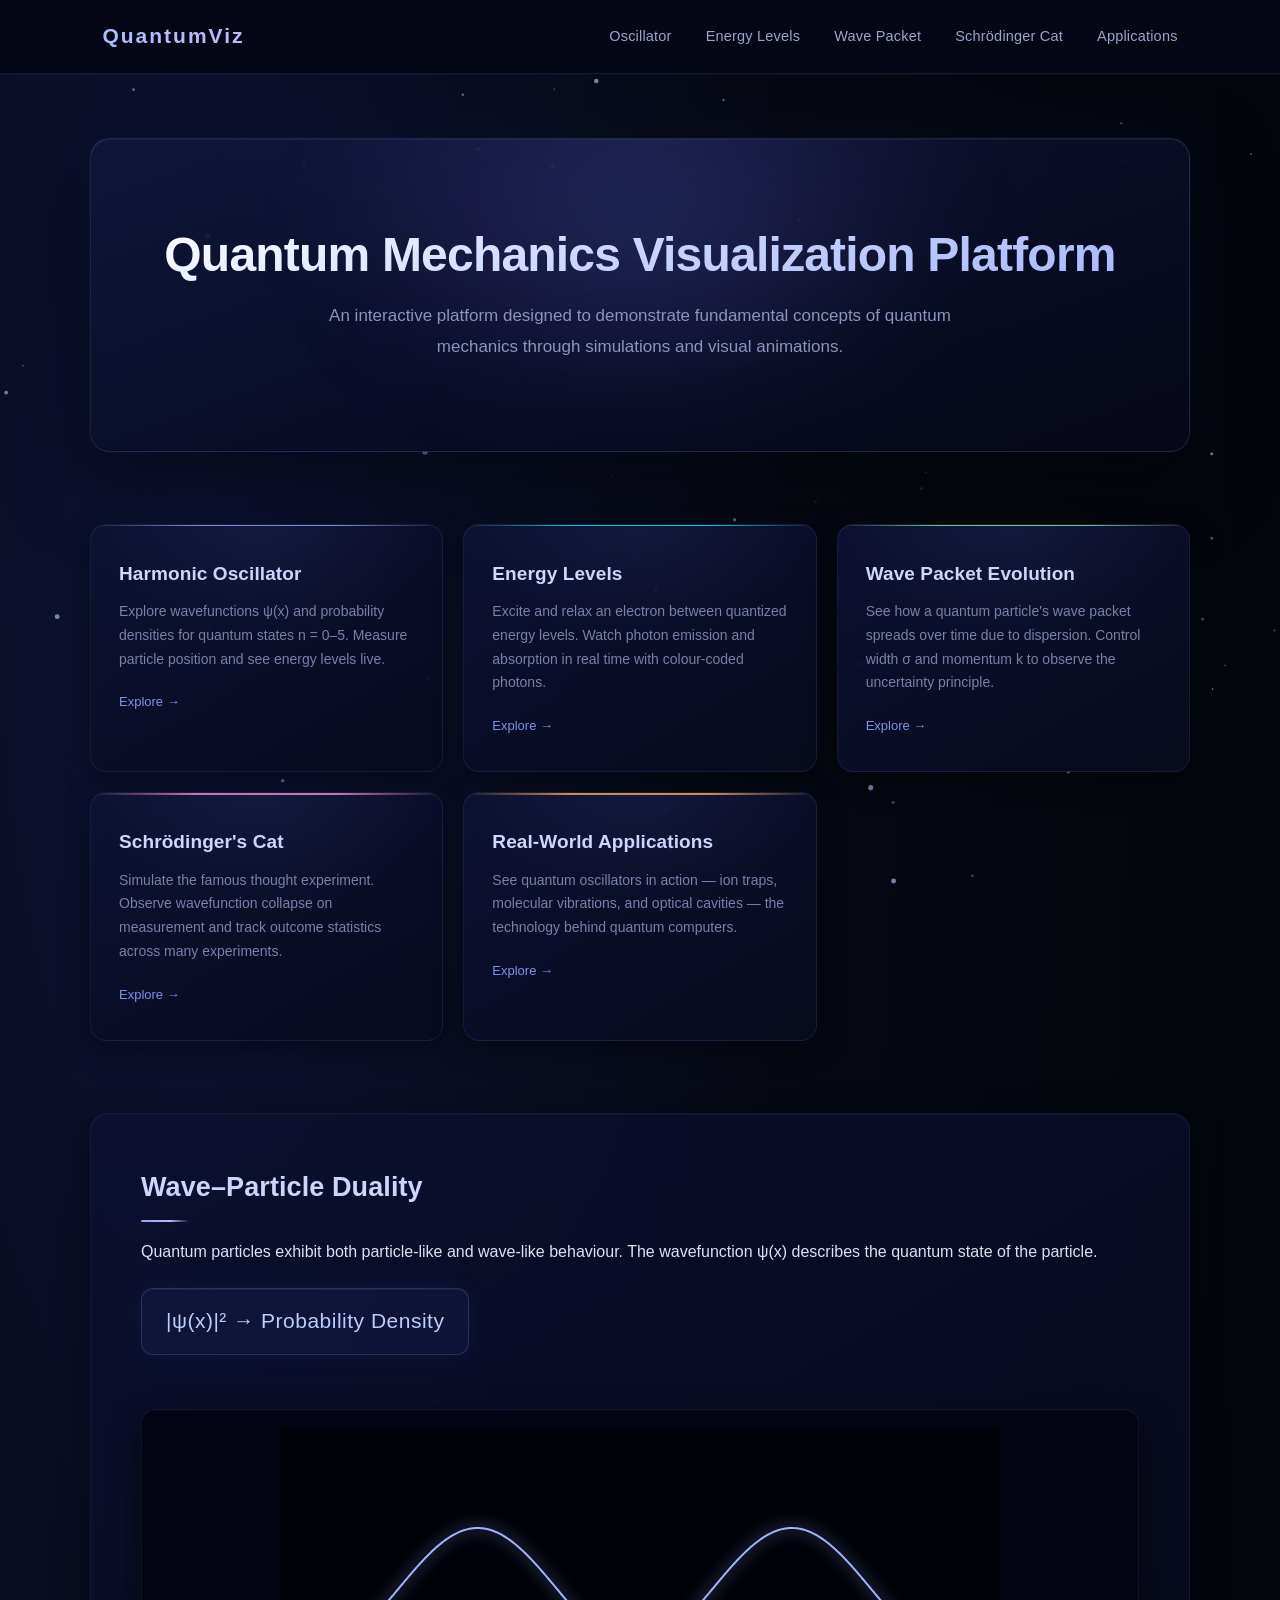
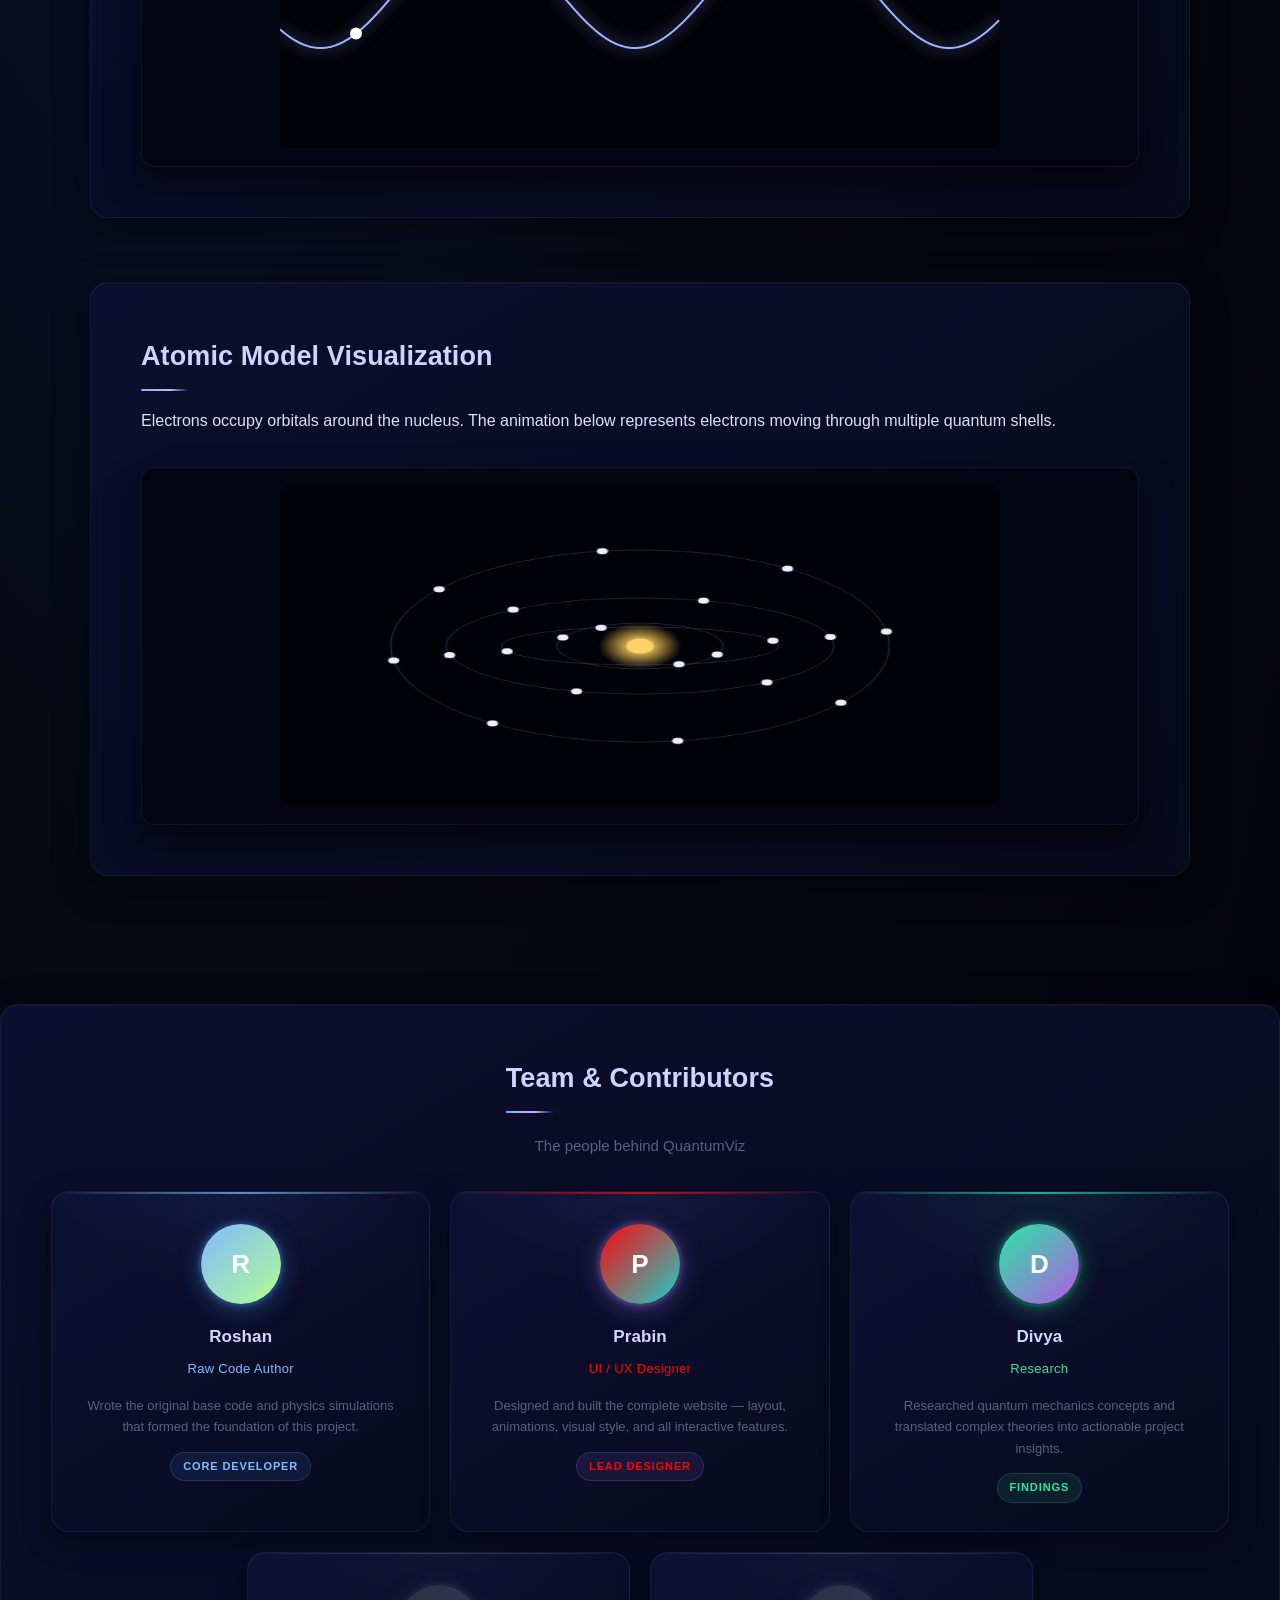
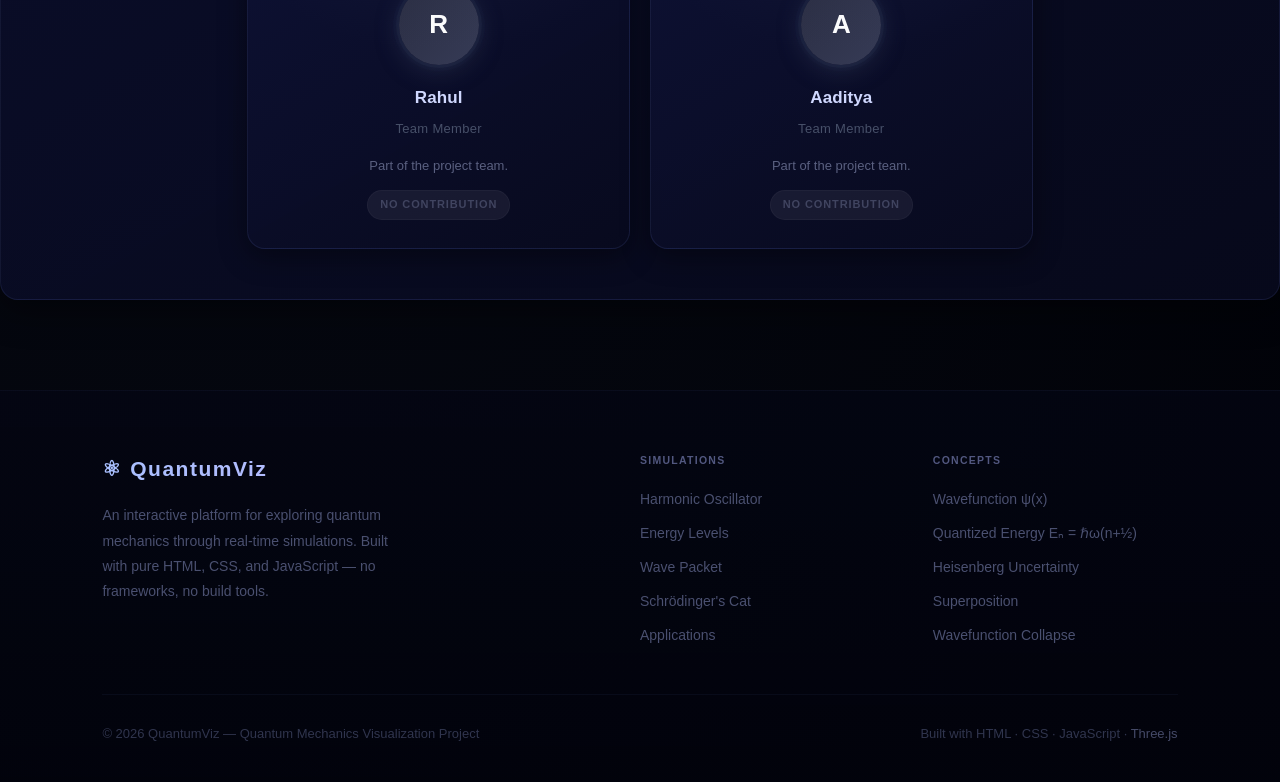
==== commit 6270fa03: "Change member role to Research and update description Updated member role and description to reflect" ====
--- a/index.html
+++ b/index.html
@@ -155,12 +155,12 @@
         D
       </div>
       <div class="member-name">Divya</div>
-      <div class="member-role">Presentation</div>
-      <div class="member-desc">
-        Created the project presentation slides summarising
-        the quantum mechanics concepts and project outcomes.
-      </div>
-      <span class="member-badge">Documentation</span>
+      <div class="member-role">Research</div>
+      <div class="member-desc">
+        Researched quantum mechanics concepts and translated 
+        complex theories into actionable project insights.
+      </div>
+      <span class="member-badge">Findings</span>
     </div>
 
   </div>
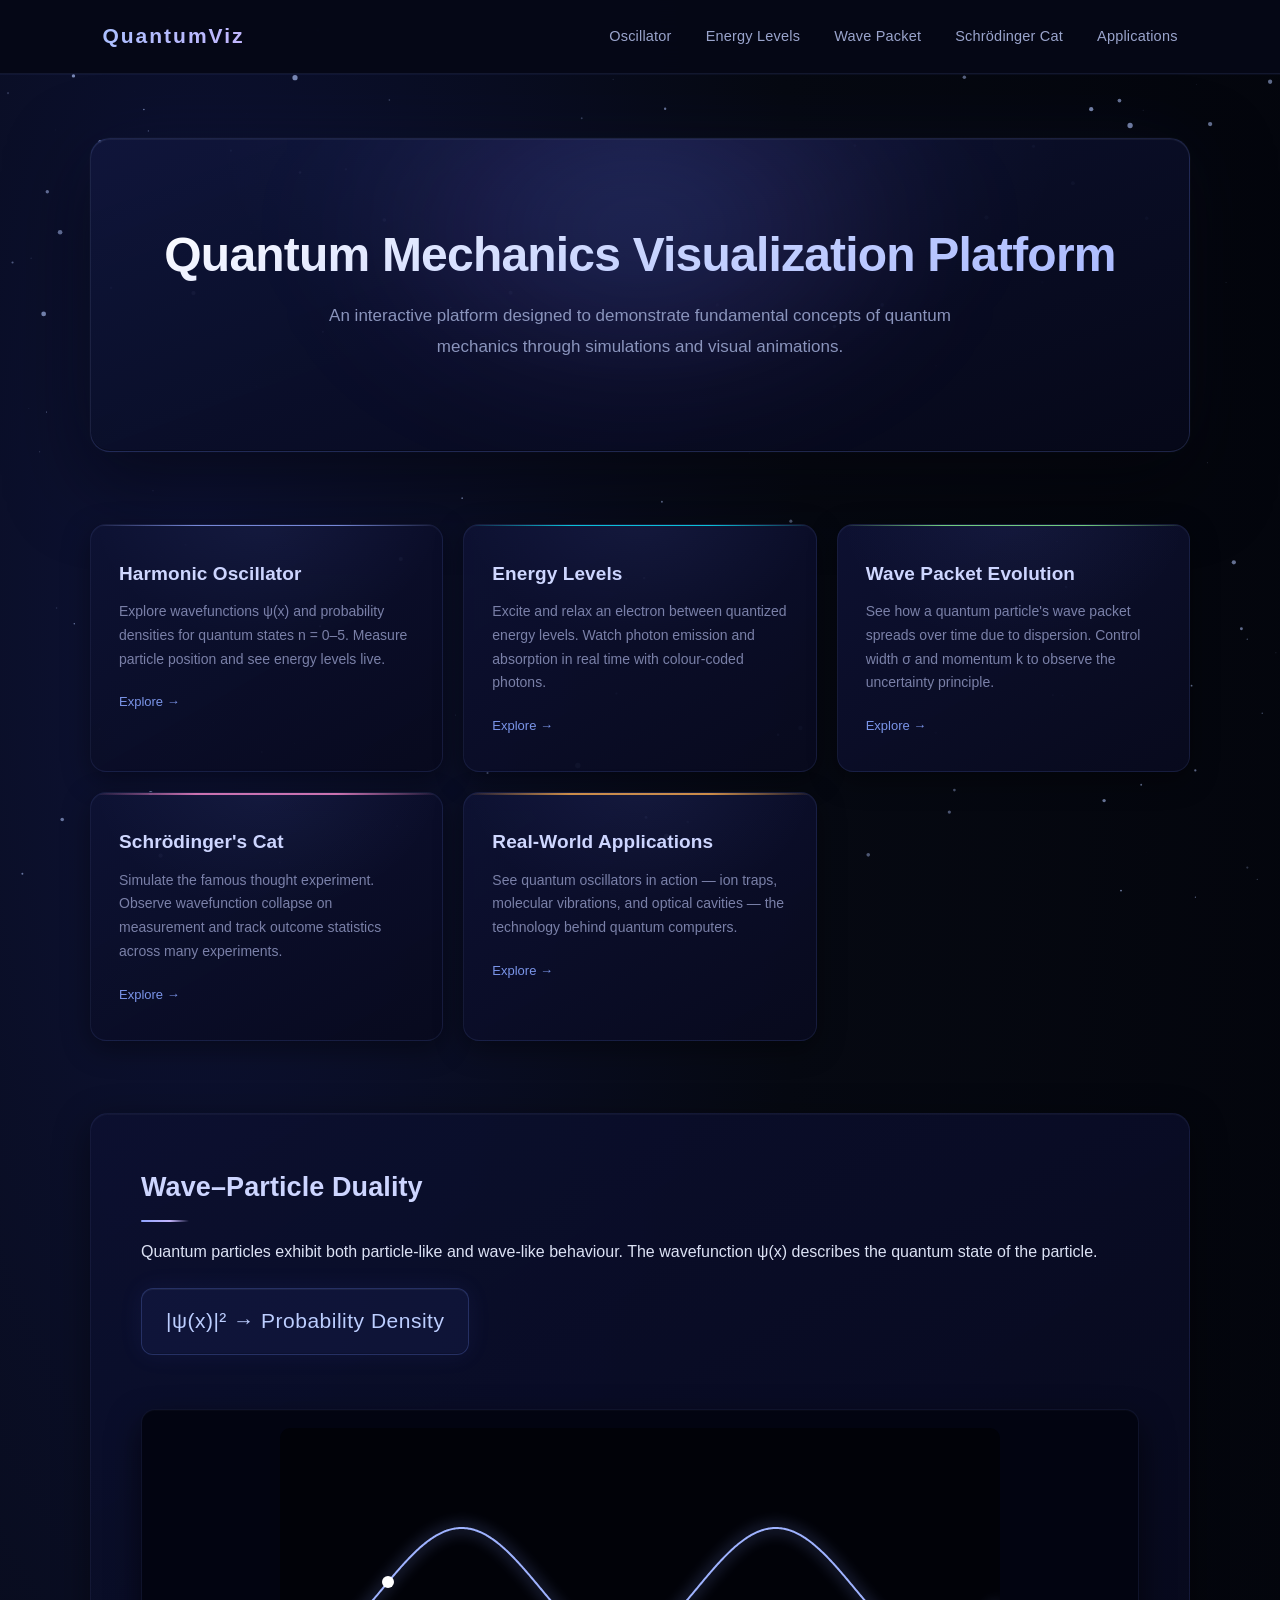
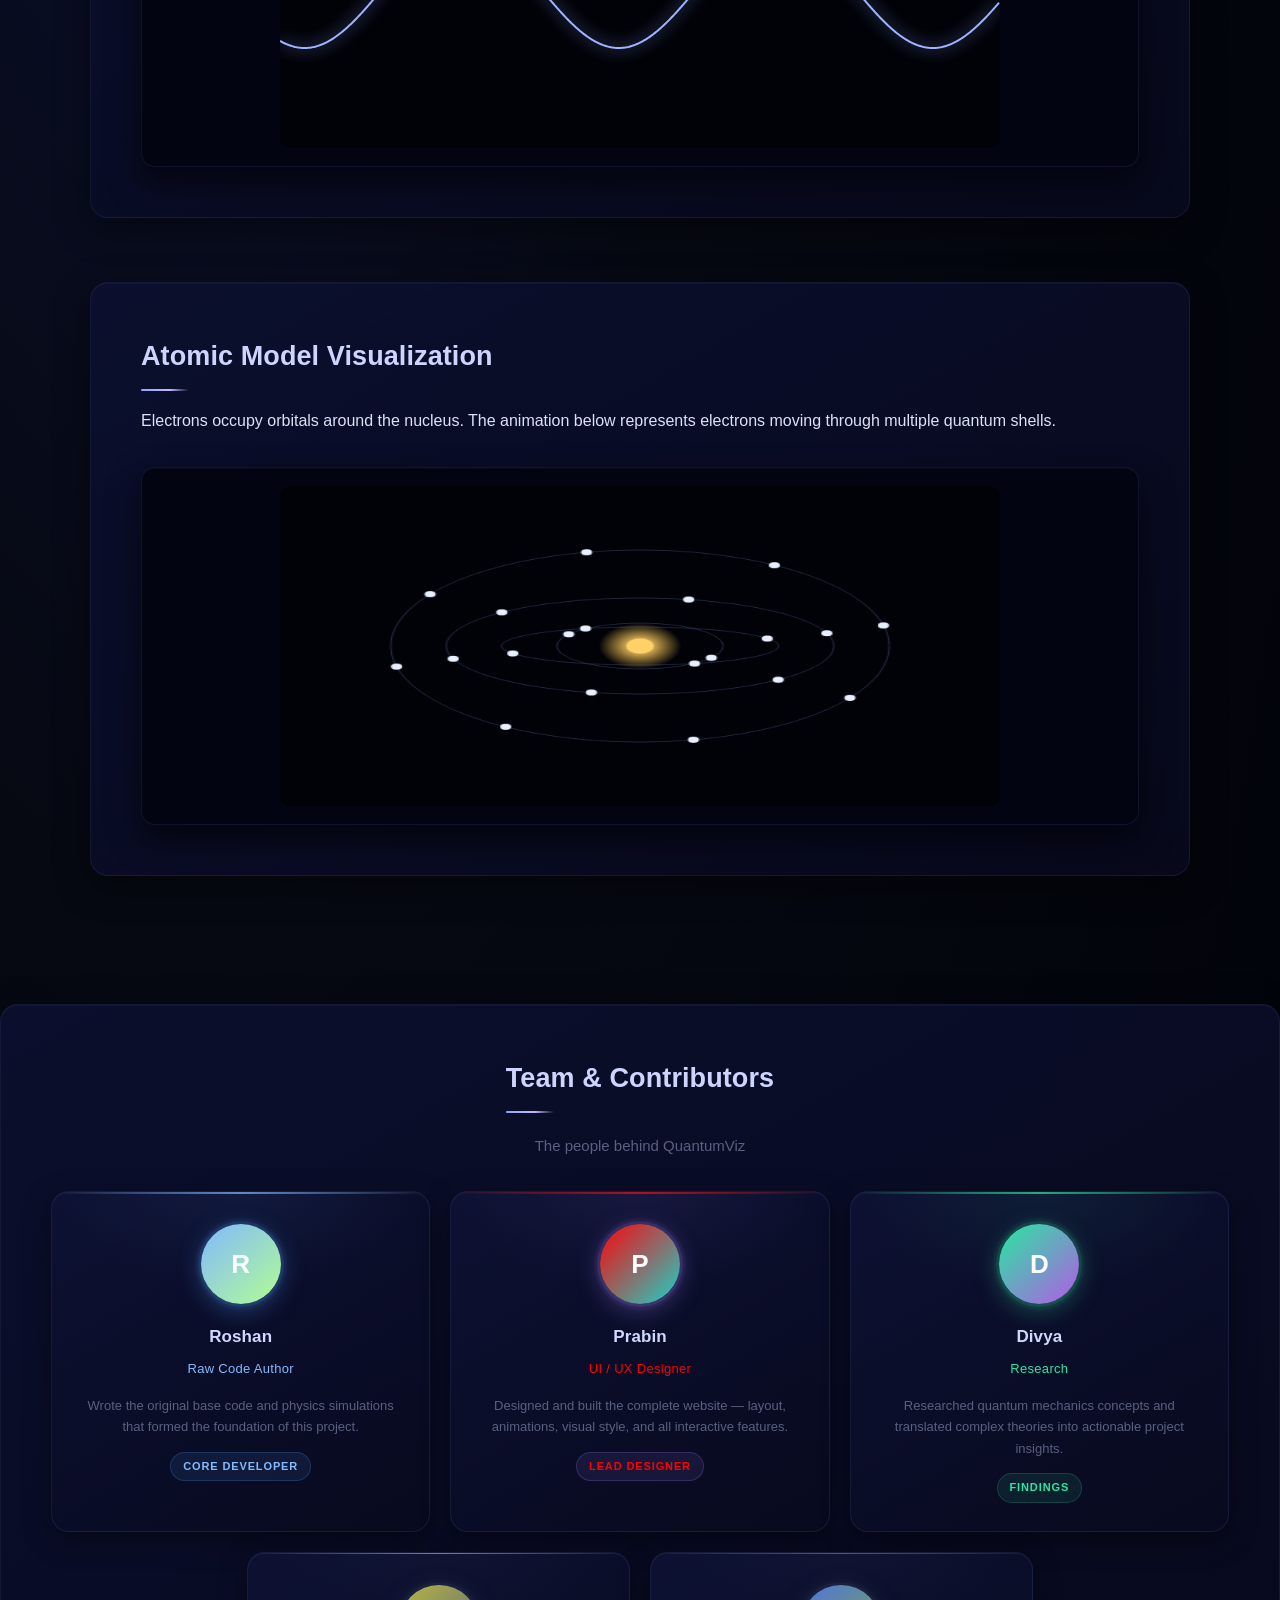
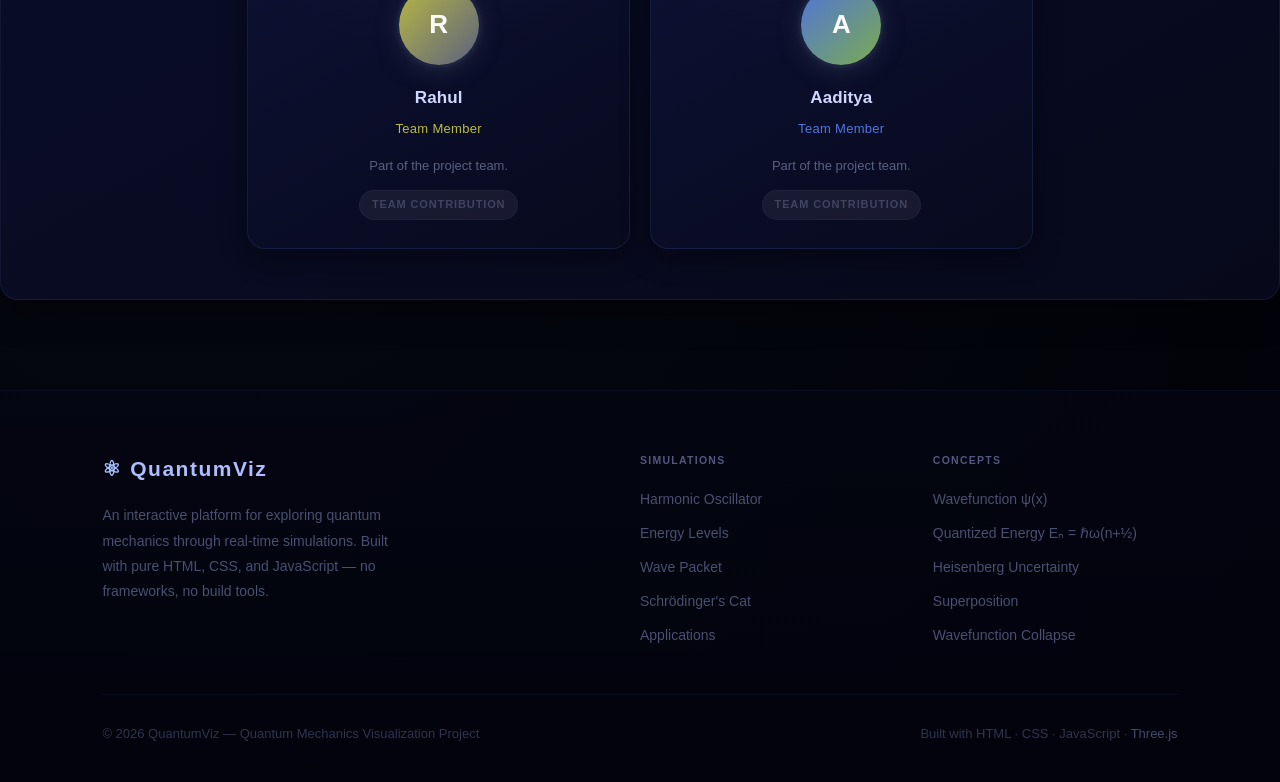
==== commit 76145802: "Update team member contributions and styles" ====
--- a/index.html
+++ b/index.html
@@ -168,9 +168,8 @@
   <div class="team-grid-bottom">
 
     <div class="member-card"
-      style="--member-color:#475069;--member-color2:#5a6080;--member-glow:70,80,110">
+      style="--member-color:#bcbc41;--member-color2:#5a6080;--member-glow:70,80,110">
       <div class="member-avatar"
-        style="background:linear-gradient(135deg,#2a2d42,#363b56)">
         <img src="photos/rahul.jpg" alt="Rahul"
           onerror="this.style.display='none'">
         R
@@ -180,13 +179,12 @@
       <div class="member-desc">
         Part of the project team.
       </div>
-      <span class="member-badge zero">No Contribution</span>
-    </div>
-
-    <div class="member-card"
-      style="--member-color:#475069;--member-color2:#5a6080;--member-glow:70,80,110">
+      <span class="member-badge zero">Team Contribution</span>
+    </div>
+
+    <div class="member-card"
+      style="--member-color:#5076de;--member-color2:#7bab4f;--member-glow:70,80,110">
       <div class="member-avatar"
-        style="background:linear-gradient(135deg,#2a2d42,#363b56)">
         <img src="photos/aaditya.jpg" alt="Aaditya"
           onerror="this.style.display='none'">
         A
@@ -196,7 +194,7 @@
       <div class="member-desc">
         Part of the project team.
       </div>
-      <span class="member-badge zero">No Contribution</span>
+      <span class="member-badge zero">Team Contribution</span>
     </div>
 
   </div>
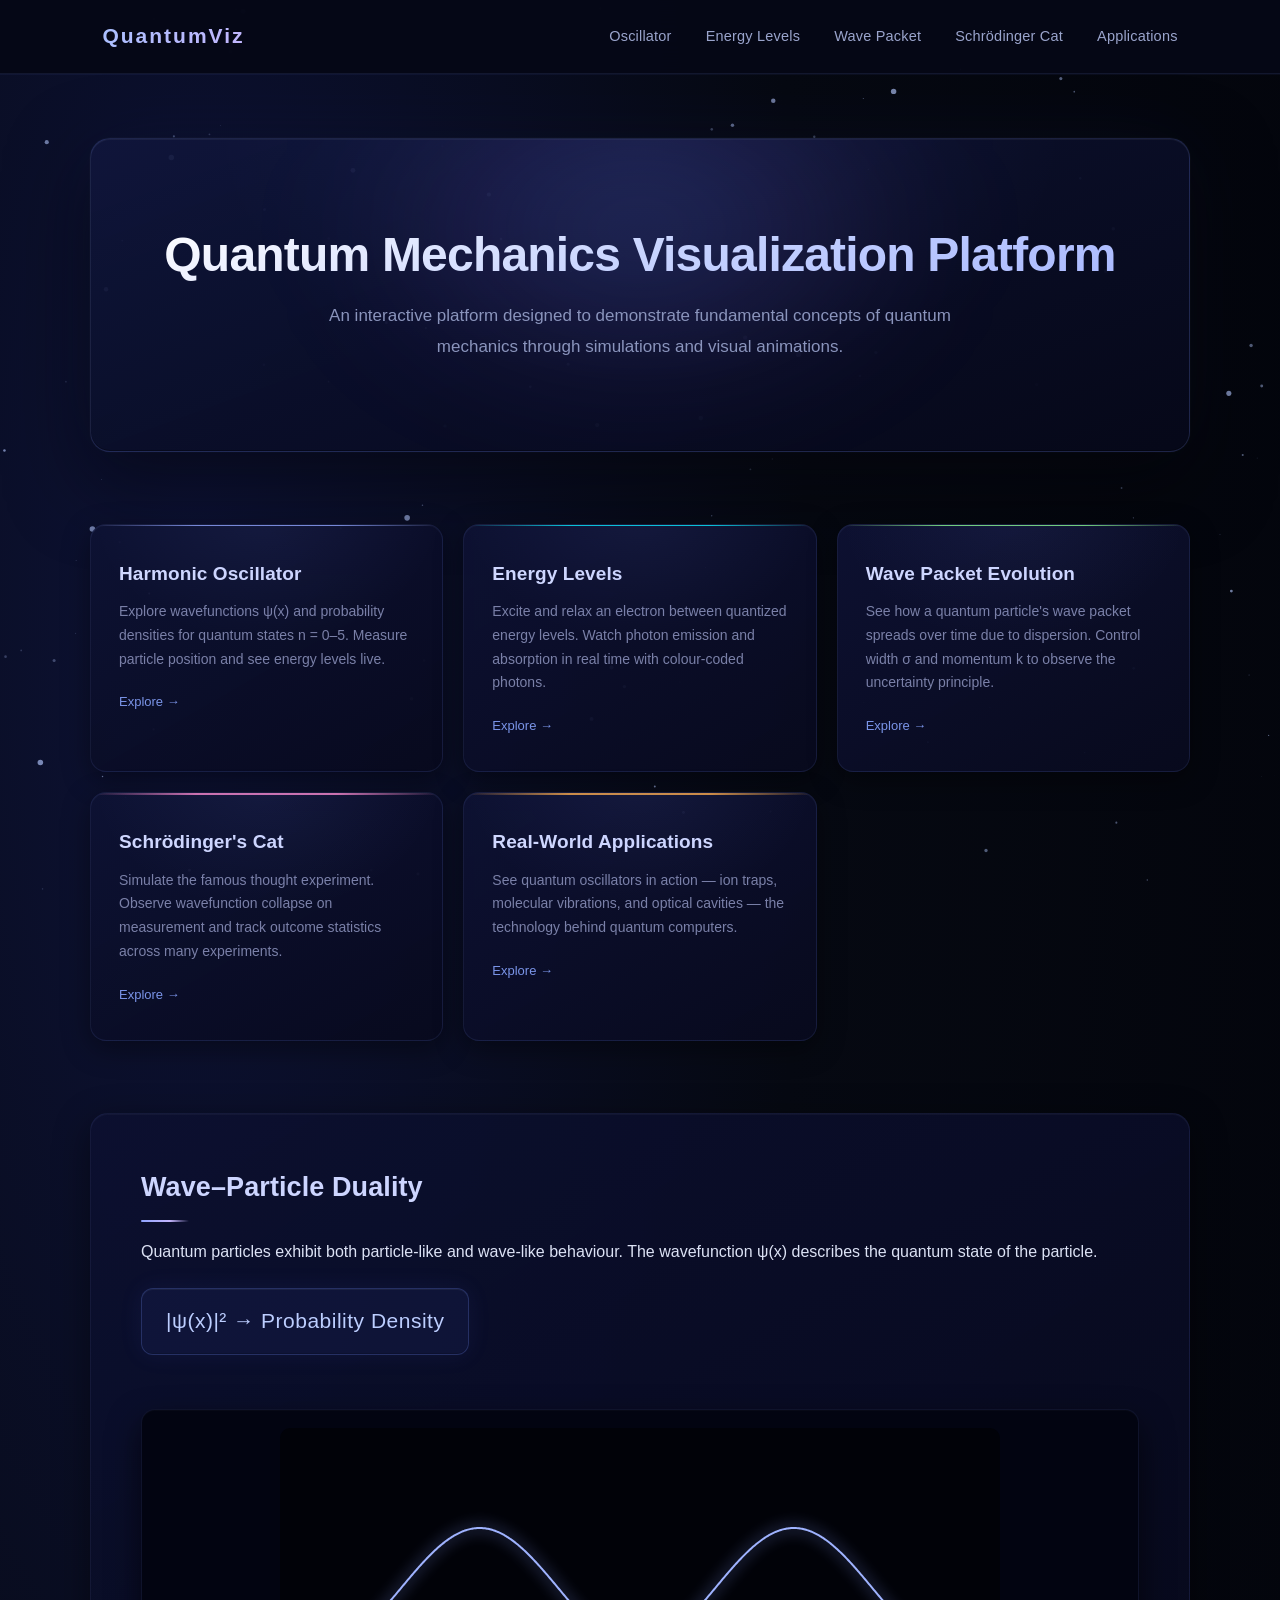
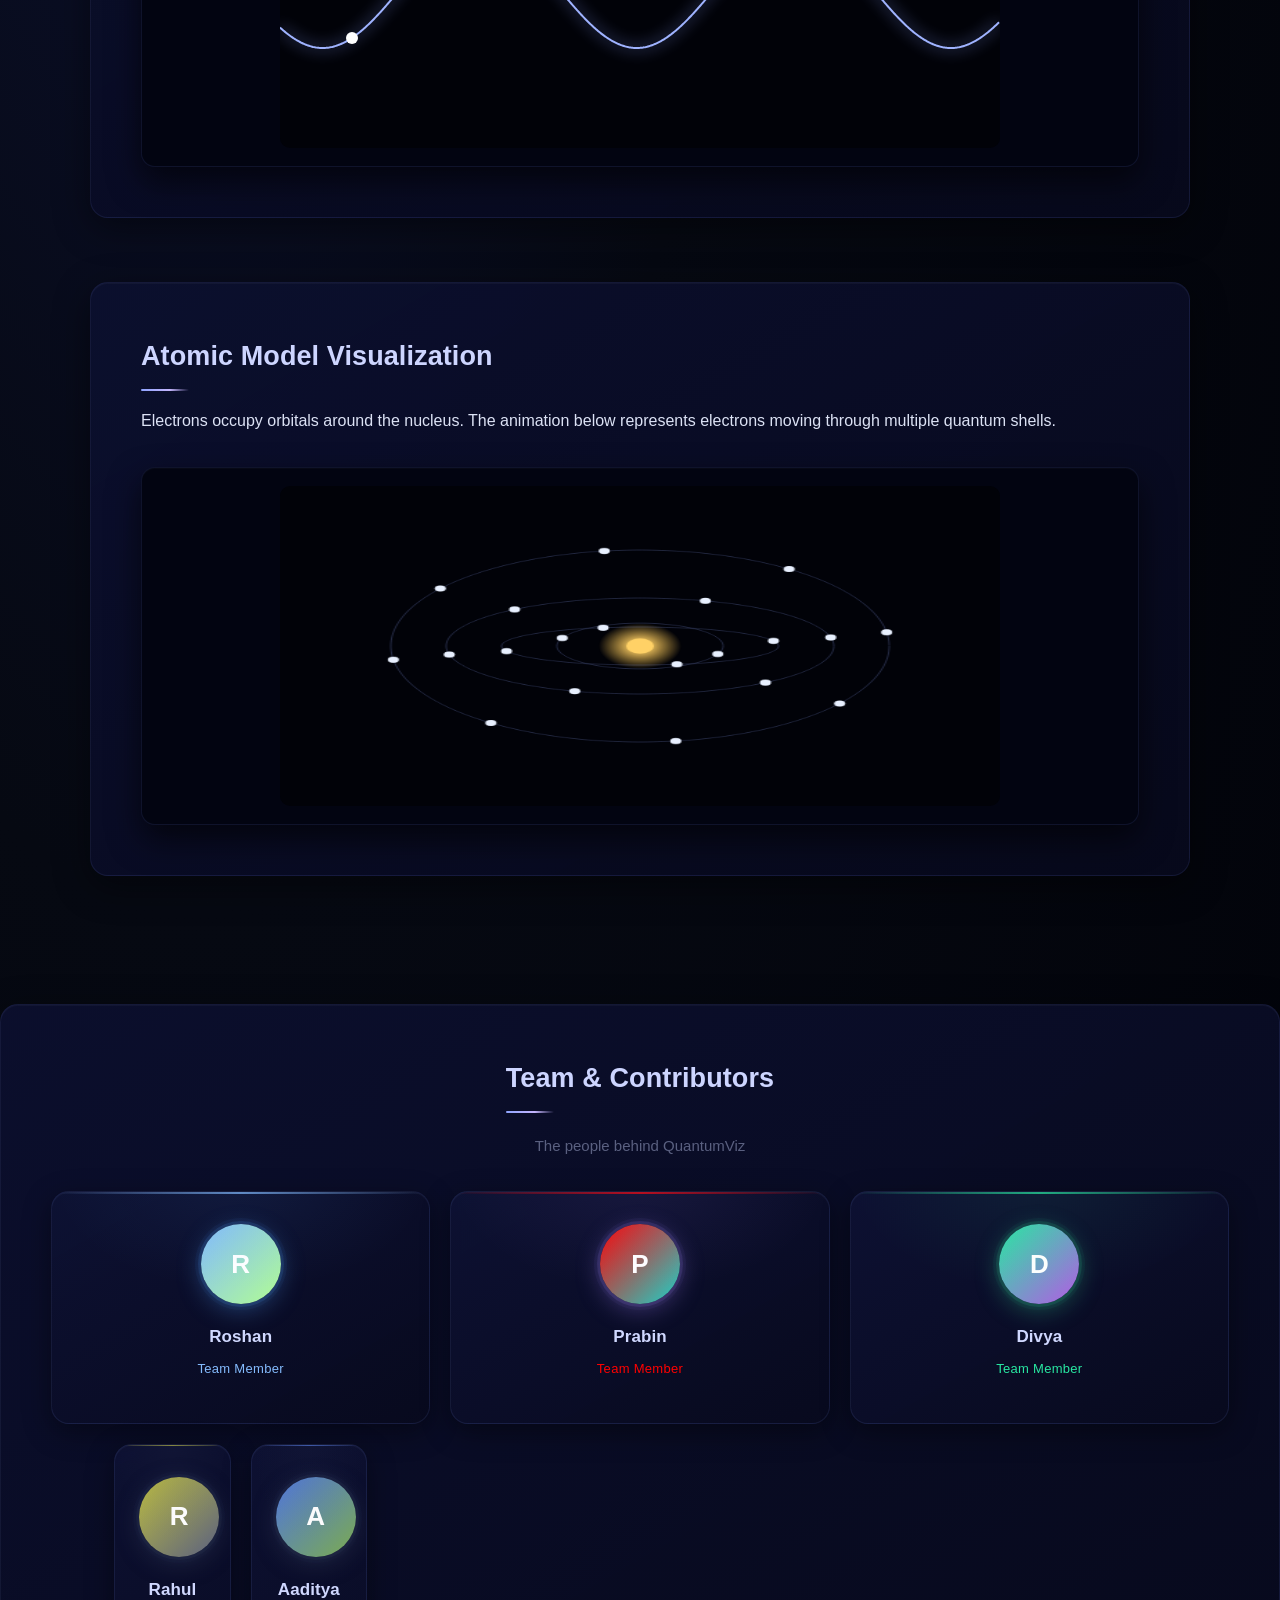
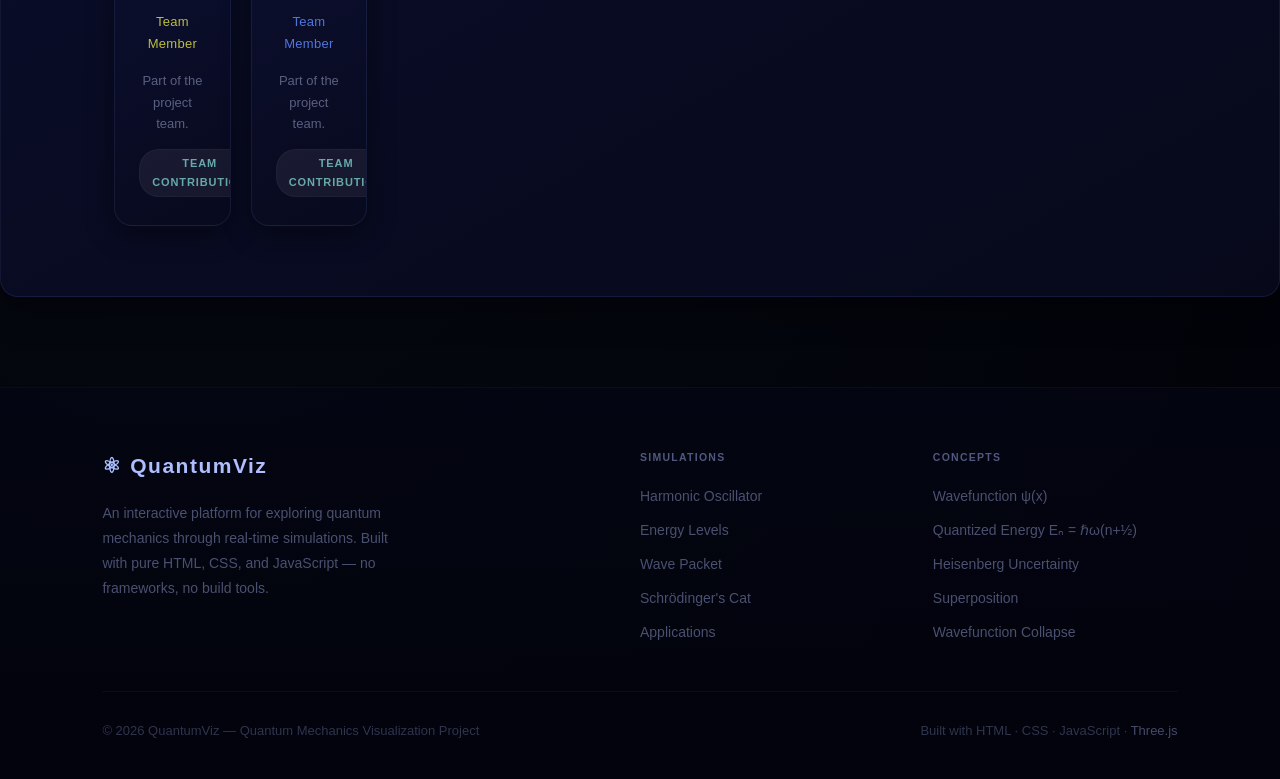
==== commit 29f9a823: "Change member roles to 'Team Member' Updated member roles to 'Team Member' for multiple entries." ====
--- a/index.html
+++ b/index.html
@@ -123,12 +123,8 @@
         R
       </div>
       <div class="member-name">Roshan</div>
-      <div class="member-role">Raw Code Author</div>
-      <div class="member-desc">
-        Wrote the original base code and physics simulations
-        that formed the foundation of this project.
-      </div>
-      <span class="member-badge">Core Developer</span>
+      <div class="member-role">Team Member</div>
+     
     </div>
 
     <div class="member-card"
@@ -139,12 +135,8 @@
         P
       </div>
       <div class="member-name">Prabin</div>
-      <div class="member-role">UI / UX Designer</div>
-      <div class="member-desc">
-        Designed and built the complete website — layout, animations,
-        visual style, and all interactive features.
-      </div>
-      <span class="member-badge">Lead Designer</span>
+      <div class="member-role">Team Member</div>
+     
     </div>
 
     <div class="member-card"
@@ -155,13 +147,8 @@
         D
       </div>
       <div class="member-name">Divya</div>
-      <div class="member-role">Research</div>
-      <div class="member-desc">
-        Researched quantum mechanics concepts and translated 
-        complex theories into actionable project insights.
-      </div>
-      <span class="member-badge">Findings</span>
-    </div>
+      <div class="member-role">Team Member</div>
+      
 
   </div>
 
--- a/css/index.css
+++ b/css/index.css
@@ -948,7 +948,7 @@
 .member-badge.zero {
   background: rgba(60, 60, 80, 0.3);
   border-color: rgba(80, 80, 100, 0.15);
-  color: #404460;
+  color: #67a9ab;
 }
 
 @media(max-width: 900px) {
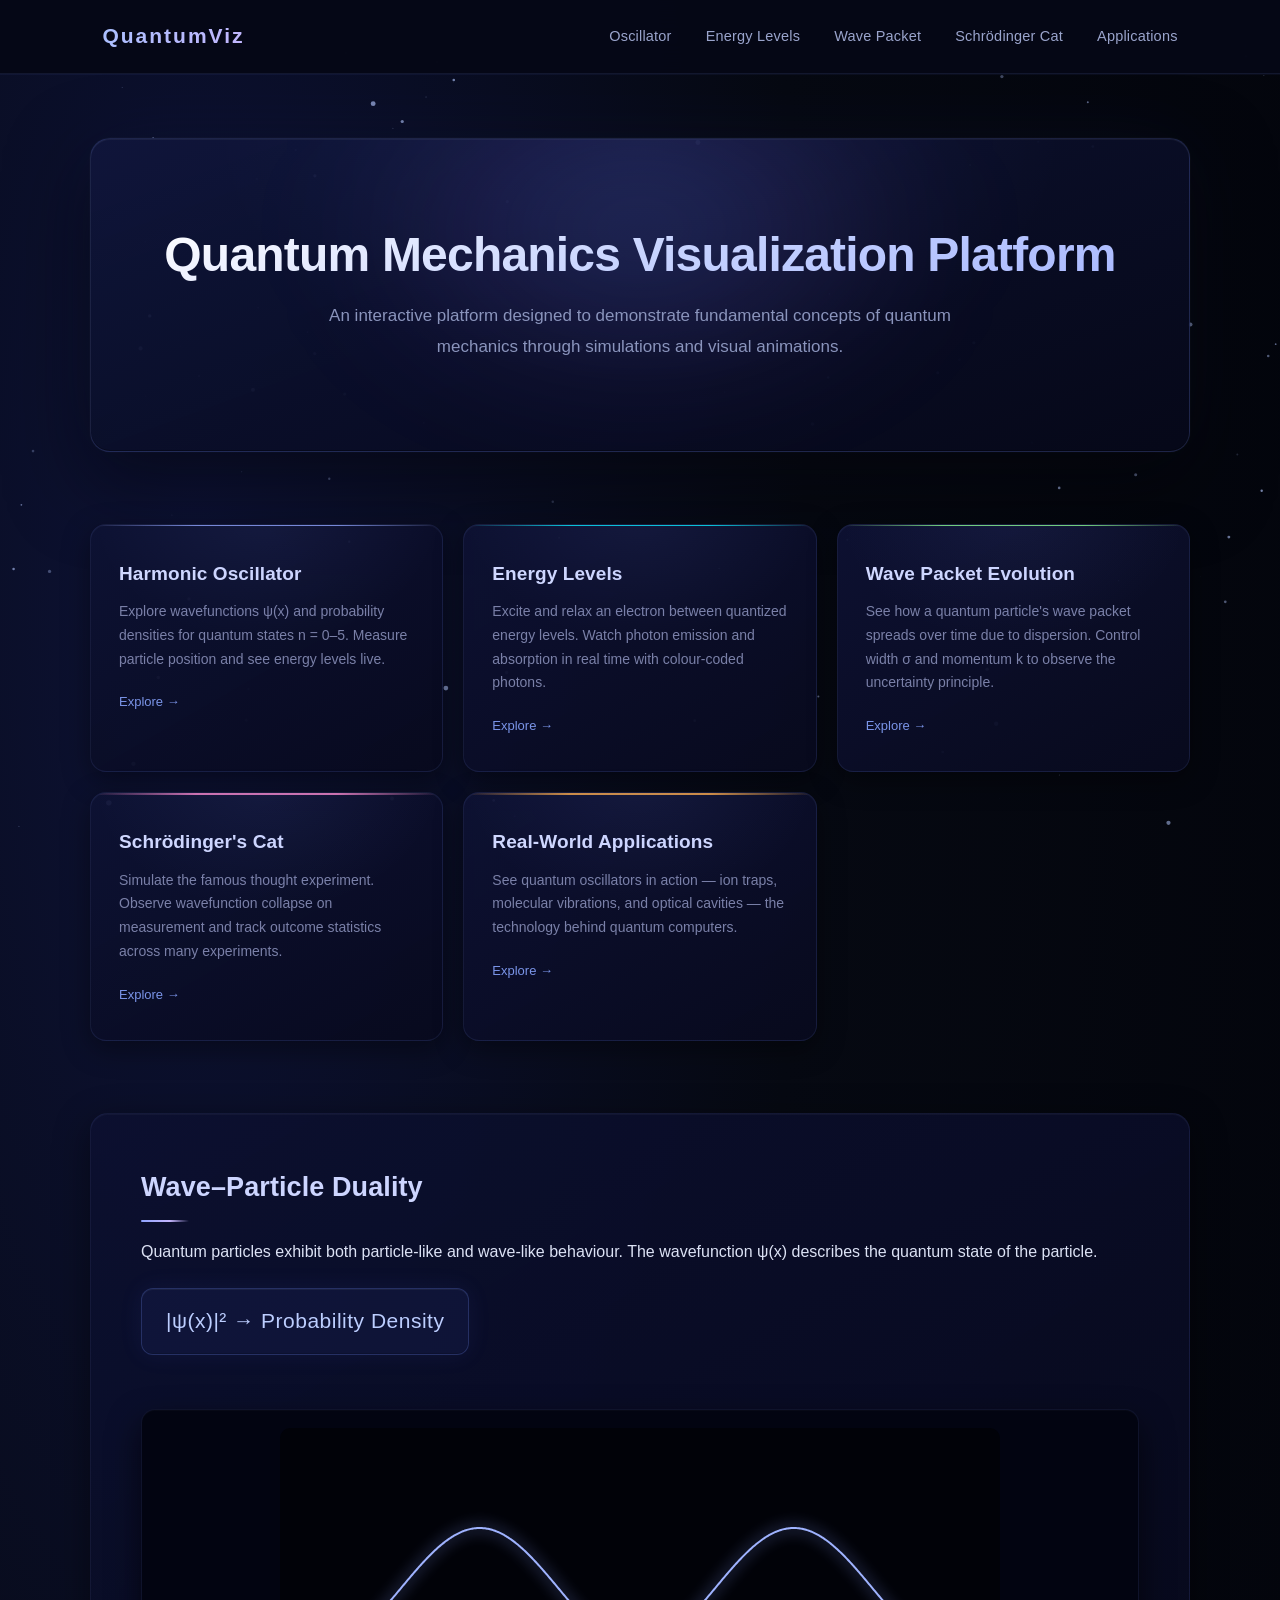
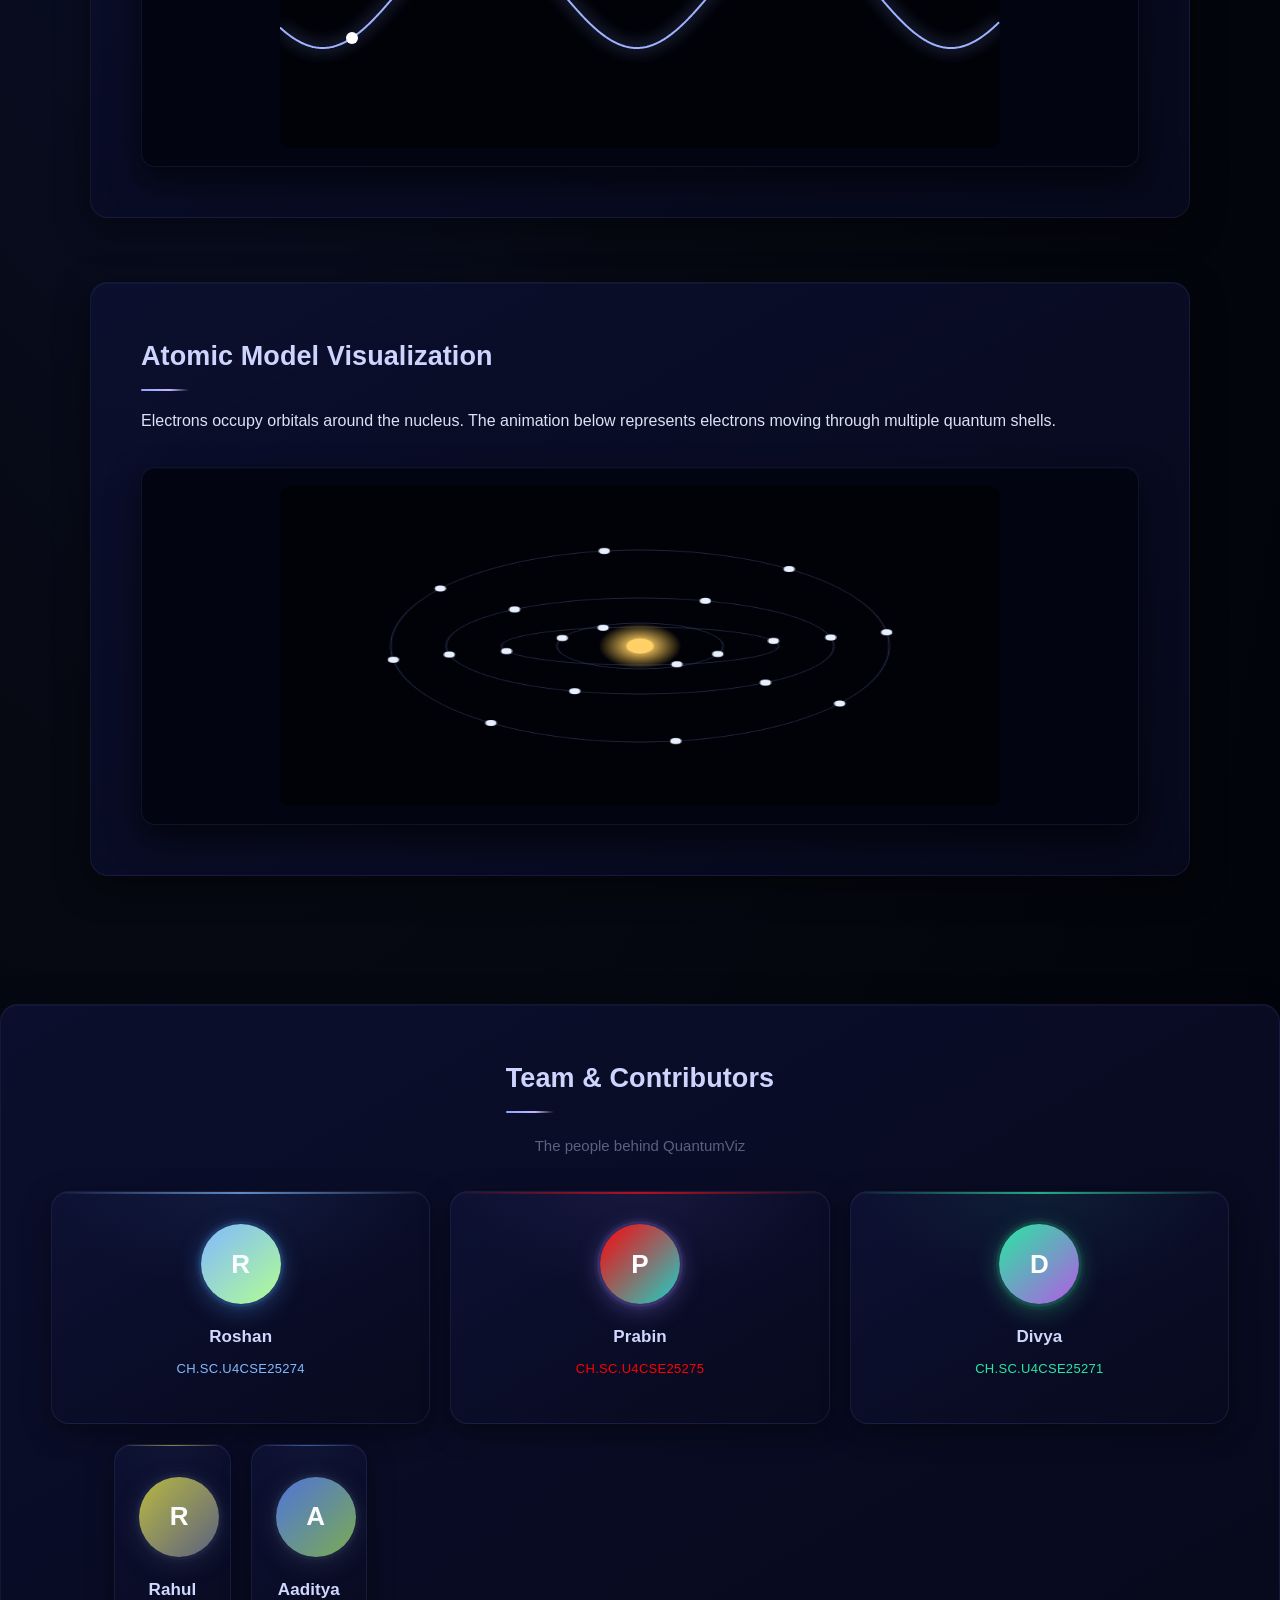
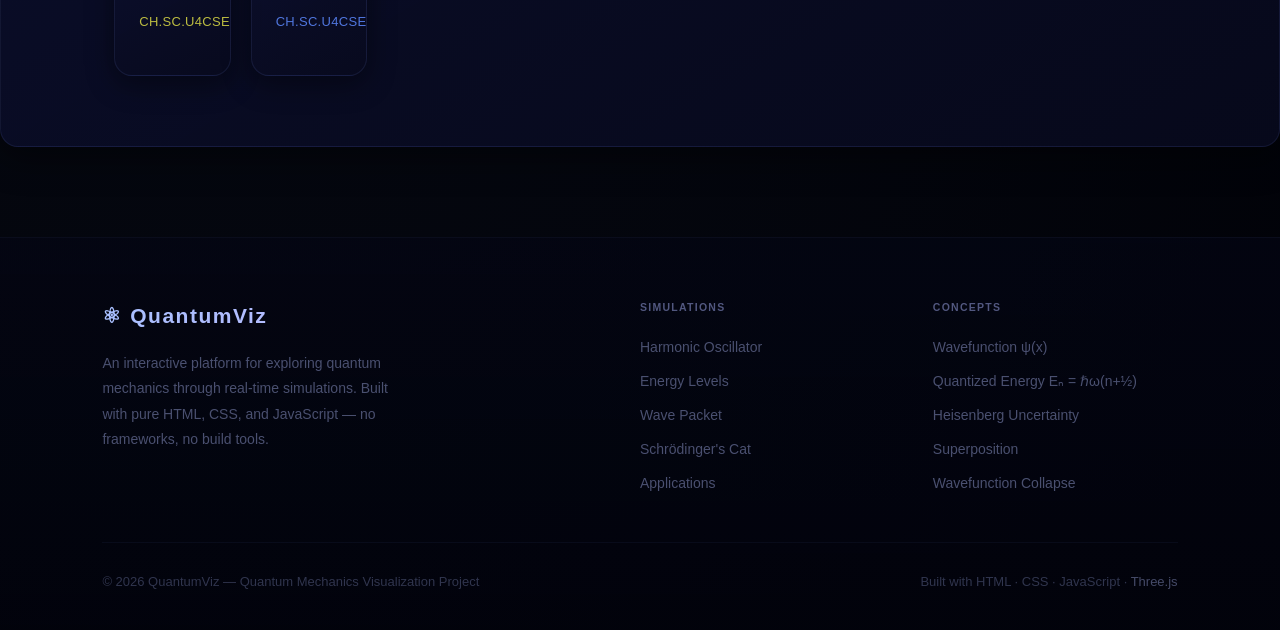
==== commit 9e8a0be9: "Update member roles from 'Team Member' to IDs" ====
--- a/index.html
+++ b/index.html
@@ -123,7 +123,7 @@
         R
       </div>
       <div class="member-name">Roshan</div>
-      <div class="member-role">Team Member</div>
+      <div class="member-role">CH.SC.U4CSE25274</div>
      
     </div>
 
@@ -135,7 +135,7 @@
         P
       </div>
       <div class="member-name">Prabin</div>
-      <div class="member-role">Team Member</div>
+      <div class="member-role">CH.SC.U4CSE25275</div>
      
     </div>
 
@@ -147,7 +147,7 @@
         D
       </div>
       <div class="member-name">Divya</div>
-      <div class="member-role">Team Member</div>
+      <div class="member-role">CH.SC.U4CSE25271</div>
       
 
   </div>
@@ -162,11 +162,8 @@
         R
       </div>
       <div class="member-name">Rahul</div>
-      <div class="member-role">Team Member</div>
-      <div class="member-desc">
-        Part of the project team.
-      </div>
-      <span class="member-badge zero">Team Contribution</span>
+      <div class="member-role">CH.SC.U4CSE25273</div>
+    
     </div>
 
     <div class="member-card"
@@ -177,12 +174,8 @@
         A
       </div>
       <div class="member-name">Aaditya</div>
-      <div class="member-role">Team Member</div>
-      <div class="member-desc">
-        Part of the project team.
-      </div>
-      <span class="member-badge zero">Team Contribution</span>
-    </div>
+      <div class="member-role">CH.SC.U4CSE25276</div>
+    
 
   </div>
 </section>
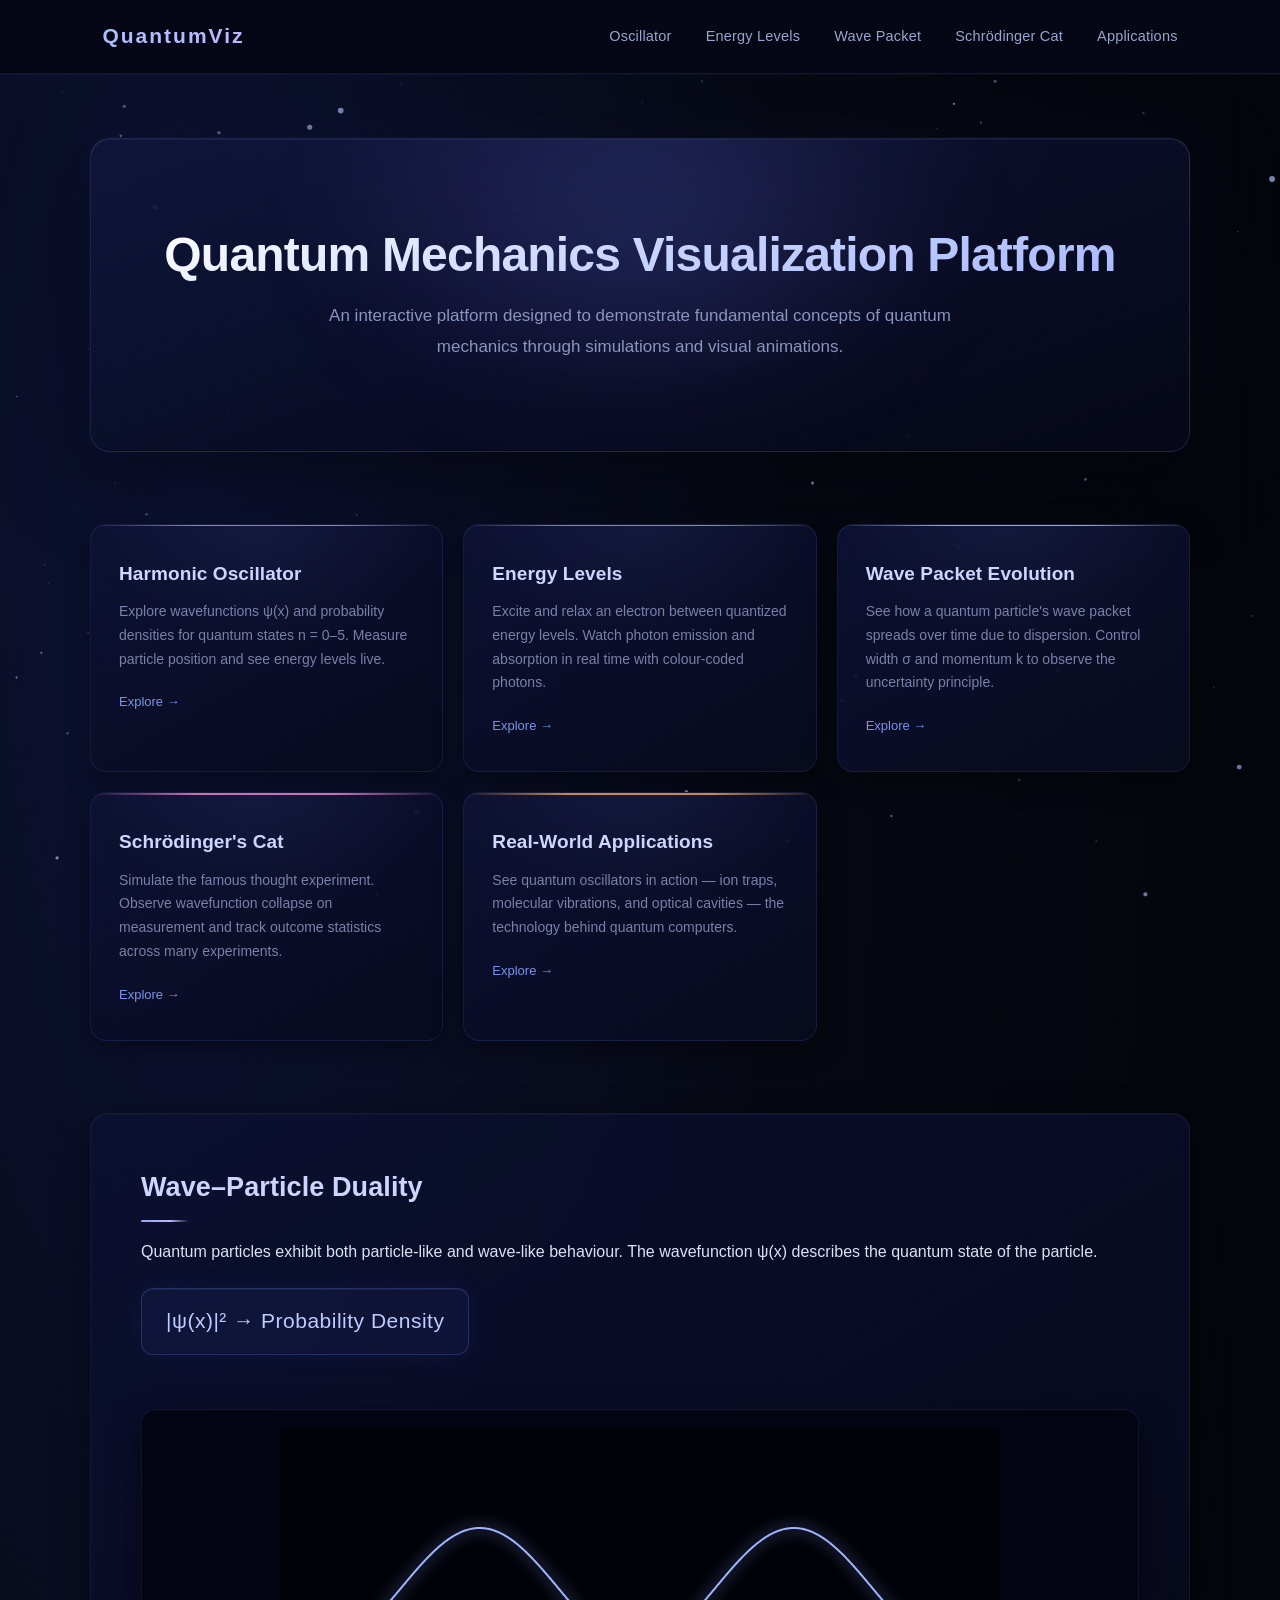
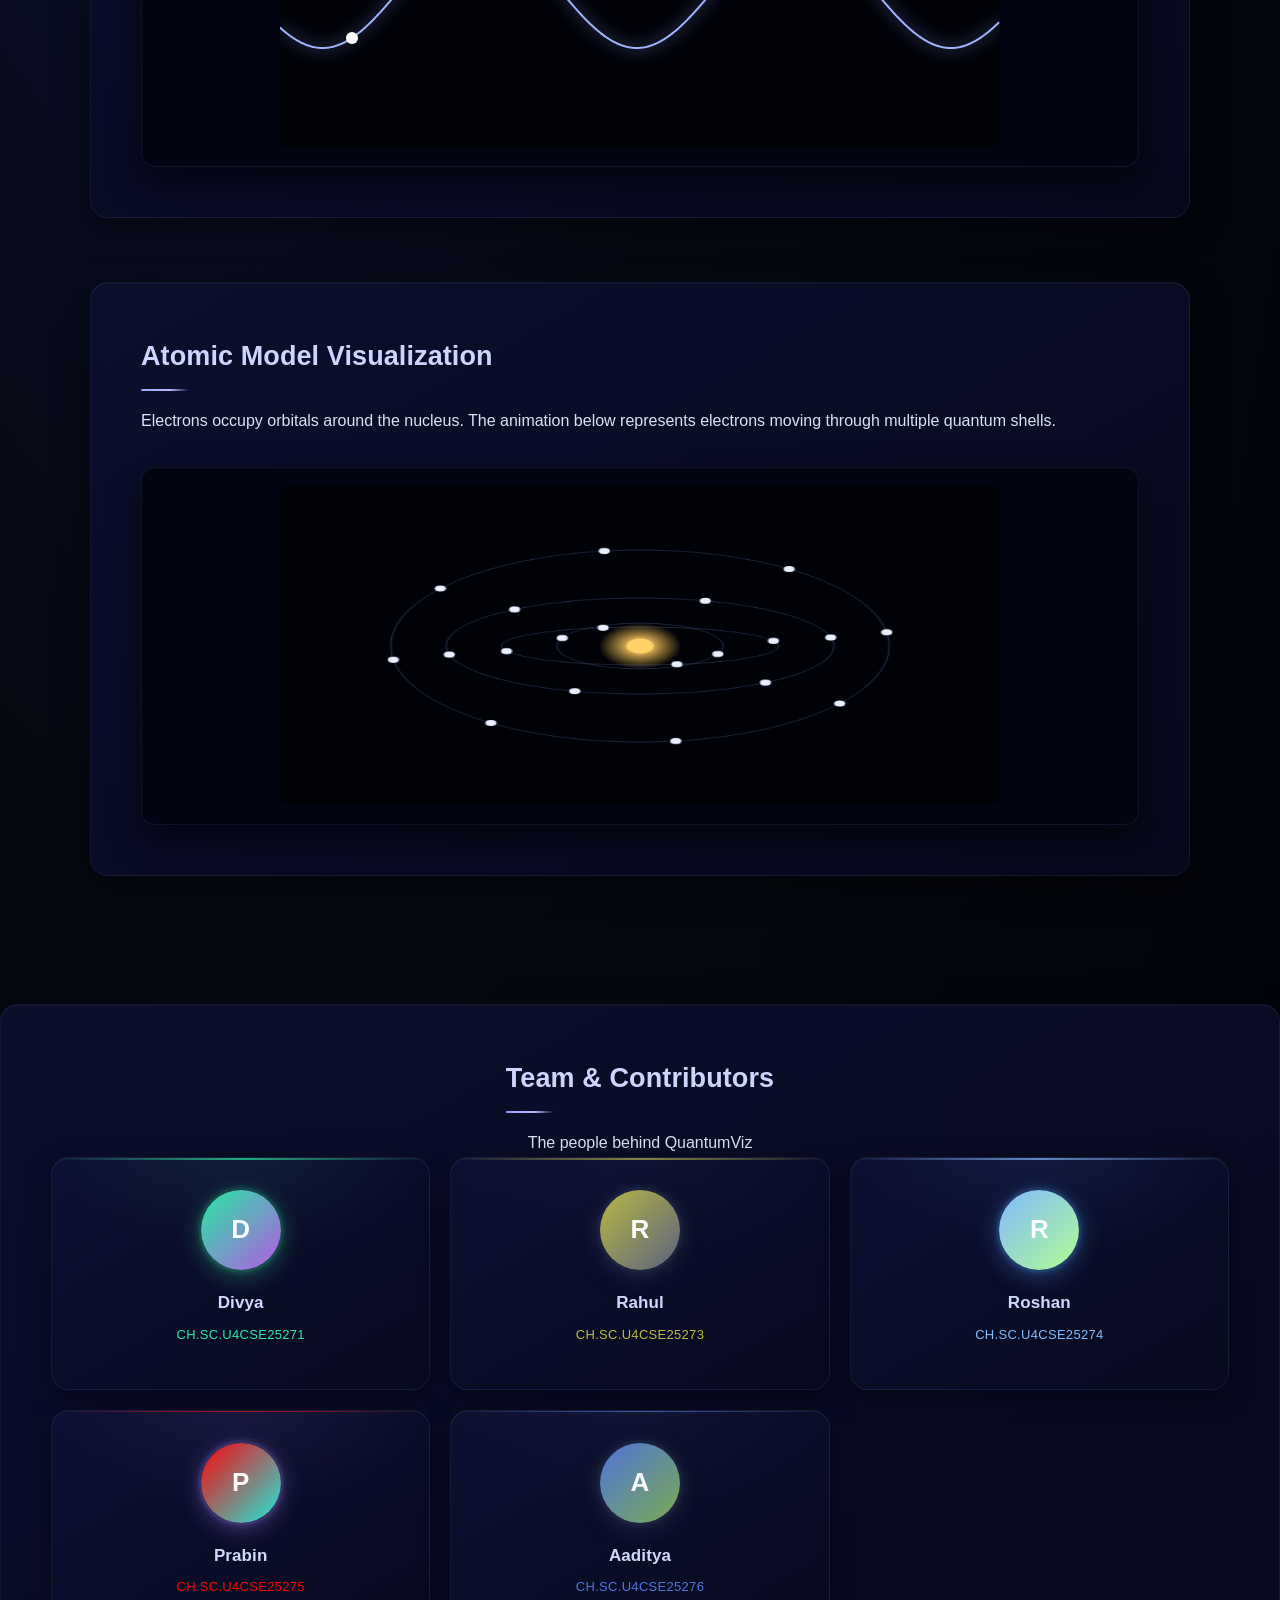
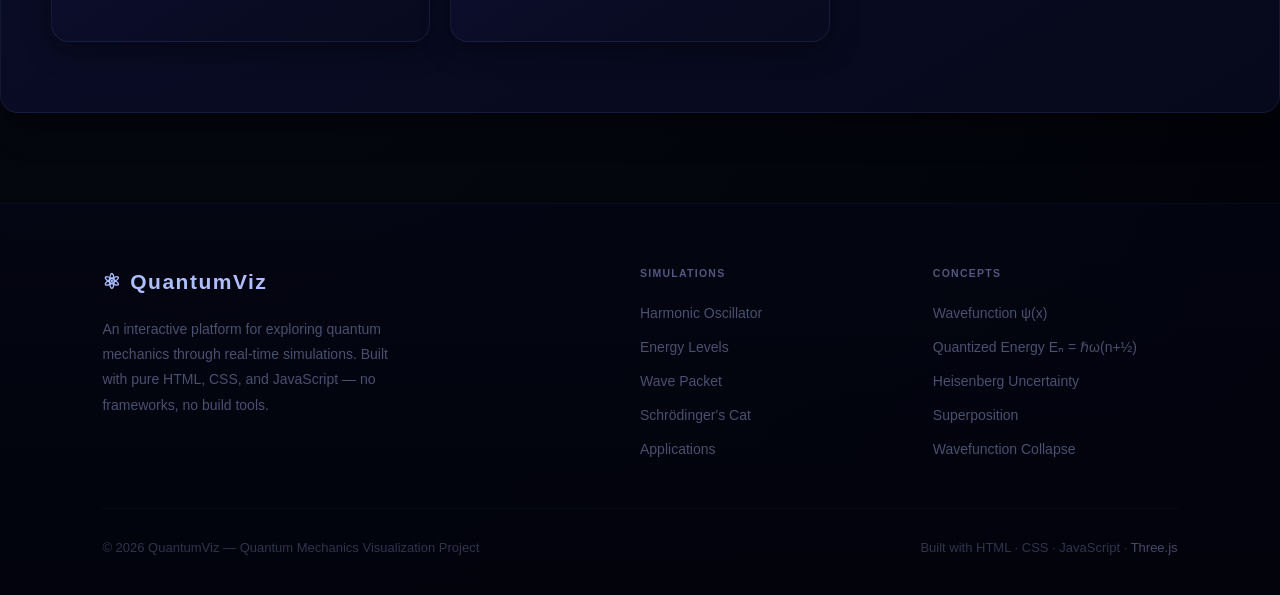
==== commit bac4387b: "Update team member details and styles in index.html" ====
--- a/index.html
+++ b/index.html
@@ -108,74 +108,67 @@
 </main>
 
 <section class="team-section">
-  <h2>Team &amp; Contributors</h2>
-  <p style="font-size:15px;color:#5a6080;margin-bottom:32px;margin-top:4px; text-align: center;">
+  <h2>Team & Contributors</h2>
+  <p class="team-subtext">
     The people behind QuantumViz
   </p>
 
   <div class="team-grid-top">
 
+    <!-- 71 -->
+    <div class="member-card"
+      style="--member-color:#28e8a2;--member-color2:#b45ae5;--member-glow:52,211,150">
+      <div class="member-avatar">
+        <img src="photos/divya.jpg" alt="Divya" onerror="this.style.display='none'">
+        D
+      </div>
+      <div class="member-name">Divya</div>
+      <div class="member-role">CH.SC.U4CSE25271</div>
+    </div>
+
+    <!-- 73 -->
+    <div class="member-card"
+      style="--member-color:#bcbc41;--member-color2:#5a6080;--member-glow:70,80,110">
+      <div class="member-avatar">
+        <img src="photos/rahul.jpg" alt="Rahul" onerror="this.style.display='none'">
+        R
+      </div>
+      <div class="member-name">Rahul</div>
+      <div class="member-role">CH.SC.U4CSE25273</div>
+    </div>
+
+    <!-- 74 -->
     <div class="member-card"
       style="--member-color:#84bbfe;--member-color2:#b1fd93;--member-glow:80,160,250">
       <div class="member-avatar">
-        <img src="photos/roshan.jpg" alt="Roshan"
-          onerror="this.style.display='none'">
+        <img src="photos/roshan.jpg" alt="Roshan" onerror="this.style.display='none'">
         R
       </div>
       <div class="member-name">Roshan</div>
       <div class="member-role">CH.SC.U4CSE25274</div>
-     
-    </div>
-
-    <div class="member-card"
-      style="--member-color:#ff0000;--member-color2:#1eebdde4;--member-glow:160,130,250">
-      <div class="member-avatar">
-        <img src="photos/prabin.jpg" alt="Prabin"
-          onerror="this.style.display='none'">
+    </div>
+
+    <!-- 75 -->
+    <div class="member-card"
+      style="--member-color:#ff0000;--member-color2:#1eebdd;--member-glow:160,130,250">
+      <div class="member-avatar">
+        <img src="photos/prabin.jpg" alt="Prabin" onerror="this.style.display='none'">
         P
       </div>
       <div class="member-name">Prabin</div>
       <div class="member-role">CH.SC.U4CSE25275</div>
-     
-    </div>
-
-    <div class="member-card"
-      style="--member-color:#28e8a2;--member-color2:#b45ae5;--member-glow:52,211,150">
-      <div class="member-avatar">
-        <img src="photos/divya.jpg" alt="Divya"
-          onerror="this.style.display='none'">
-        D
-      </div>
-      <div class="member-name">Divya</div>
-      <div class="member-role">CH.SC.U4CSE25271</div>
-      
-
-  </div>
-
-  <div class="team-grid-bottom">
-
-    <div class="member-card"
-      style="--member-color:#bcbc41;--member-color2:#5a6080;--member-glow:70,80,110">
-      <div class="member-avatar"
-        <img src="photos/rahul.jpg" alt="Rahul"
-          onerror="this.style.display='none'">
-        R
-      </div>
-      <div class="member-name">Rahul</div>
-      <div class="member-role">CH.SC.U4CSE25273</div>
-    
-    </div>
-
+    </div>
+
+    <!-- 76 -->
     <div class="member-card"
       style="--member-color:#5076de;--member-color2:#7bab4f;--member-glow:70,80,110">
-      <div class="member-avatar"
-        <img src="photos/aaditya.jpg" alt="Aaditya"
-          onerror="this.style.display='none'">
+      <div class="member-avatar">
+        <img src="photos/aaditya.jpg" alt="Aaditya" onerror="this.style.display='none'">
         A
       </div>
       <div class="member-name">Aaditya</div>
       <div class="member-role">CH.SC.U4CSE25276</div>
-    
+    </div>
 
   </div>
 </section>
--- a/css/index.css
+++ b/css/index.css
@@ -925,11 +925,6 @@
   letter-spacing: 0.3px;
 }
 
-.member-desc {
-  font-size: 13px;
-  color: #5a6080;
-  line-height: 1.65;
-}
 
 .member-badge {
   display: inline-block;
@@ -945,11 +940,6 @@
   color: var(--member-color, #8fa4ff);
 }
 
-.member-badge.zero {
-  background: rgba(60, 60, 80, 0.3);
-  border-color: rgba(80, 80, 100, 0.15);
-  color: #67a9ab;
-}
 
 @media(max-width: 900px) {
   .team-grid-top {
